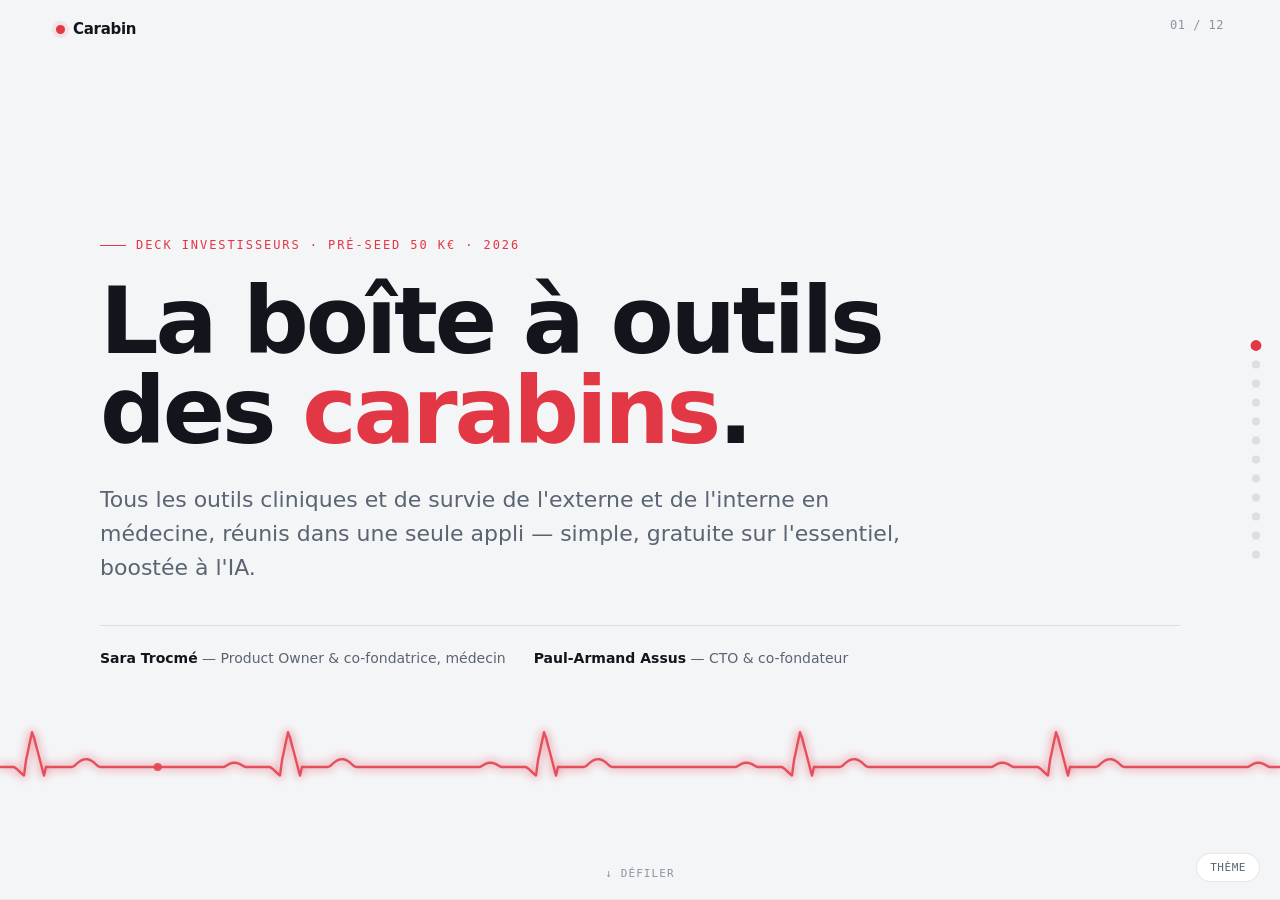
==== deck-carabin/index.html @ 34184b6f "Deck Carabin : contact vers l'adresse de Sara Co-Authored-By: Claude Fable 5 <noreply@anthropic.com>" ====
<!doctype html>
<html lang="fr">
<head>
<meta charset="utf-8" />
<meta name="viewport" content="width=device-width, initial-scale=1, viewport-fit=cover" />
<meta name="description" content="Carabin — la boîte à outils des carabins. Deck pré-seed 50 k€ : SaaS d'outils cliniques et de survie pour les externes et internes en médecine." />
<meta name="theme-color" content="#12151C" />
<meta property="og:title" content="Carabin — la boîte à outils des carabins" />
<meta property="og:description" content="Deck pré-seed 50 k€ — SaaS d'outils pour externes et internes en médecine." />
<meta property="og:type" content="website" />
<link rel="icon" href="data:image/svg+xml,%3Csvg xmlns='http://www.w3.org/2000/svg' viewBox='0 0 100 100'%3E%3Ctext y='.9em' font-size='90'%3E%F0%9F%A9%BA%3C/text%3E%3C/svg%3E" />
<title>Carabin — Deck investisseurs</title>
<style>
  :root {
    --bg: #F4F5F7;
    --surface: #FFFFFF;
    --surface-2: #FBFBFD;
    --ink: #12151C;
    --muted: #5A6472;
    --faint: #8B94A3;
    --line: rgba(18, 21, 28, 0.10);
    --line-2: rgba(18, 21, 28, 0.06);
    --accent: #E23744;        /* vital red — ECG / urgence */
    --accent-ink: #B31F2B;
    --accent-soft: rgba(226, 55, 68, 0.09);
    --good: #0FA98E;          /* clinical teal — croissance / positif */
    --good-soft: rgba(15, 169, 142, 0.10);
    --shadow: 0 1px 2px rgba(18,21,28,.05), 0 6px 16px -10px rgba(18,21,28,.10);
    --sans: system-ui, -apple-system, "Segoe UI", Roboto, Helvetica, Arial, sans-serif;
    --mono: ui-monospace, "SF Mono", "JetBrains Mono", "Menlo", "Consolas", monospace;
  }
  @media (prefers-color-scheme: dark) {
    :root {
      --bg: #0B0E13;
      --surface: #141922;
      --surface-2: #10151D;
      --ink: #ECEFF4;
      --muted: #99A2B1;
      --faint: #6B7482;
      --line: rgba(255, 255, 255, 0.11);
      --line-2: rgba(255, 255, 255, 0.06);
      --accent: #FF5A63;
      --accent-ink: #FF8189;
      --accent-soft: rgba(255, 90, 99, 0.12);
      --good: #2BD4B4;
      --good-soft: rgba(43, 212, 180, 0.13);
      --shadow: 0 1px 2px rgba(0,0,0,.35), 0 8px 22px -12px rgba(0,0,0,.5);
    }
  }
  :root[data-theme="light"] {
    --bg: #F4F5F7; --surface: #FFFFFF; --surface-2: #FBFBFD; --ink: #12151C;
    --muted: #5A6472; --faint: #8B94A3; --line: rgba(18,21,28,0.10); --line-2: rgba(18,21,28,0.06);
    --accent: #E23744; --accent-ink: #B31F2B; --accent-soft: rgba(226,55,68,0.09);
    --good: #0FA98E; --good-soft: rgba(15,169,142,0.10);
    --shadow: 0 1px 2px rgba(18,21,28,.05), 0 6px 16px -10px rgba(18,21,28,.10);
  }
  :root[data-theme="dark"] {
    --bg: #0B0E13; --surface: #141922; --surface-2: #10151D; --ink: #ECEFF4;
    --muted: #99A2B1; --faint: #6B7482; --line: rgba(255,255,255,0.11); --line-2: rgba(255,255,255,0.06);
    --accent: #FF5A63; --accent-ink: #FF8189; --accent-soft: rgba(255,90,99,0.12);
    --good: #2BD4B4; --good-soft: rgba(43,212,180,0.13);
    --shadow: 0 1px 2px rgba(0,0,0,.35), 0 8px 22px -12px rgba(0,0,0,.5);
  }

  * { box-sizing: border-box; }
  html { scroll-behavior: smooth; }
  @media (prefers-reduced-motion: reduce) { html { scroll-behavior: auto; } }
  body {
    margin: 0; background: var(--bg); color: var(--ink);
    font-family: var(--sans); line-height: 1.55;
    -webkit-font-smoothing: antialiased; text-rendering: optimizeLegibility;
  }

  /* ---- deck scaffold ---- */
  .deck { scroll-snap-type: y mandatory; height: 100vh; overflow-y: scroll; scroll-behavior: smooth; }
  @media (prefers-reduced-motion: reduce) { .deck { scroll-snap-type: none; scroll-behavior: auto; } }
  .slide {
    scroll-snap-align: start; scroll-snap-stop: always;
    min-height: 100vh; width: 100%;
    display: flex; flex-direction: column; justify-content: center;
    padding: clamp(28px, 6vw, 96px);
    position: relative; border-bottom: 1px solid var(--line-2);
  }
  .wrap { width: 100%; max-width: 1080px; margin: 0 auto; }

  /* ---- top progress + counter ---- */
  .topbar { position: fixed; top: 0; left: 0; right: 0; height: 3px; background: transparent; z-index: 60; }
  .topbar > i { display: block; height: 100%; width: 0%; background: var(--accent); transition: width .25s ease; }
  .brandmark {
    position: fixed; top: 18px; left: clamp(20px, 5vw, 56px); z-index: 60;
    font-weight: 800; letter-spacing: -.02em; font-size: 15px; display: flex; align-items: center; gap: 8px;
    mix-blend-mode: normal;
  }
  .brandmark .dot { width: 9px; height: 9px; border-radius: 50%; background: var(--accent); box-shadow: 0 0 0 4px var(--accent-soft); }
  .counter {
    position: fixed; top: 16px; right: clamp(20px, 5vw, 56px); z-index: 60;
    font-family: var(--mono); font-size: 12px; color: var(--faint); letter-spacing: .04em;
    font-variant-numeric: tabular-nums;
  }
  .nav { position: fixed; right: 20px; top: 50%; transform: translateY(-50%); z-index: 60; display: flex; flex-direction: column; gap: 11px; }
  .nav a { width: 8px; height: 8px; border-radius: 50%; background: var(--line); transition: all .2s; }
  .nav a:hover { background: var(--muted); }
  .nav a.on { background: var(--accent); transform: scale(1.35); }
  @media (max-width: 720px) { .nav { display: none; } }

  .theme-toggle {
    position: fixed; bottom: 18px; right: 20px; z-index: 60;
    font-family: var(--mono); font-size: 11px; letter-spacing: .05em; text-transform: uppercase;
    color: var(--muted); background: var(--surface); border: 1px solid var(--line);
    border-radius: 999px; padding: 7px 13px; cursor: pointer;
  }
  .theme-toggle:hover { color: var(--ink); border-color: var(--muted); }

  /* ---- typography ---- */
  .kicker {
    font-family: var(--mono); font-size: 12px; letter-spacing: .16em; text-transform: uppercase;
    color: var(--accent); display: inline-flex; align-items: center; gap: 10px; margin: 0 0 22px;
  }
  .kicker::before { content: ""; width: 26px; height: 1px; background: var(--accent); display: inline-block; }
  .kicker.g { color: var(--good); } .kicker.g::before { background: var(--good); }
  h1 { font-size: clamp(38px, 8vw, 92px); line-height: .98; letter-spacing: -.035em; font-weight: 850; margin: 0; text-wrap: balance; }
  h2 { font-size: clamp(28px, 5vw, 52px); line-height: 1.03; letter-spacing: -.03em; font-weight: 800; margin: 0 0 20px; text-wrap: balance; }
  .lead { font-size: clamp(17px, 2.3vw, 22px); color: var(--muted); max-width: 60ch; margin: 0; }
  p { max-width: 62ch; }
  strong { color: var(--ink); font-weight: 680; }
  .em { color: var(--accent); font-weight: 700; }
  .em-g { color: var(--good); font-weight: 700; }

  /* ---- components ---- */
  .grid { display: grid; gap: 22px; margin-top: 34px; }
  .g2 { grid-template-columns: repeat(2, 1fr); }
  .g3 { grid-template-columns: repeat(3, 1fr); }
  .g4 { grid-template-columns: repeat(4, 1fr); }
  @media (max-width: 860px) { .g3, .g4 { grid-template-columns: repeat(2, 1fr); } }
  @media (max-width: 560px) { .g2, .g3, .g4 { grid-template-columns: 1fr; } }

  .card {
    background: var(--surface); border: 1px solid var(--line); border-radius: 16px;
    padding: 22px; box-shadow: var(--shadow);
  }
  .card h3 { margin: 0 0 6px; font-size: 17px; letter-spacing: -.01em; }
  .card p { margin: 0; font-size: 14.5px; color: var(--muted); }
  .card .ic { font-family: var(--mono); font-size: 12px; color: var(--accent); margin-bottom: 12px; letter-spacing: .05em; }
  .card.built { border-color: color-mix(in srgb, var(--good) 35%, var(--line)); }
  .card.built .ic { color: var(--good); }

  .tag {
    display: inline-flex; align-items: center; gap: 6px; font-family: var(--mono); font-size: 11px;
    letter-spacing: .05em; text-transform: uppercase; padding: 5px 10px; border-radius: 999px;
    background: var(--good-soft); color: var(--good); border: 1px solid color-mix(in srgb, var(--good) 30%, transparent);
  }

  .stat { display: flex; flex-direction: column; gap: 4px; }
  .stat .n { font-family: var(--mono); font-weight: 700; font-size: clamp(30px, 5vw, 46px); letter-spacing: -.02em; color: var(--ink); font-variant-numeric: tabular-nums; line-height: 1; }
  .stat .n .u { font-size: .5em; color: var(--accent); }
  .stat .l { font-size: 13.5px; color: var(--muted); }

  .list { list-style: none; padding: 0; margin: 30px 0 0; display: grid; gap: 14px; }
  .list li { display: grid; grid-template-columns: auto 1fr; gap: 14px; align-items: baseline; font-size: 16.5px; }
  .list li .b { font-family: var(--mono); font-size: 12px; color: var(--accent); padding-top: 3px; }
  .list li .b.g { color: var(--good); }
  .list li span.t { color: var(--muted); } .list li span.t strong { color: var(--ink); }

  .split { display: grid; grid-template-columns: 1.05fr .95fr; gap: clamp(28px, 5vw, 64px); align-items: center; }
  @media (max-width: 820px) { .split { grid-template-columns: 1fr; } }

  .bar-row { display: grid; grid-template-columns: 1fr; gap: 16px; margin-top: 32px; }
  .bar { display: grid; grid-template-columns: 170px 1fr auto; align-items: center; gap: 16px; }
  @media (max-width: 620px) { .bar { grid-template-columns: 110px 1fr auto; } }
  .bar .cap { font-size: 14.5px; }
  .bar .track { height: 10px; background: var(--line-2); border-radius: 999px; overflow: hidden; }
  .bar .track > i { display: block; height: 100%; border-radius: 999px; background: var(--accent); }
  .bar .pct { font-family: var(--mono); font-size: 13px; color: var(--muted); font-variant-numeric: tabular-nums; }

  .people { display: grid; grid-template-columns: 1fr 1fr; gap: 20px; margin-top: 34px; }
  @media (max-width: 720px) { .people { grid-template-columns: 1fr; } }
  .person { background: var(--surface); border: 1px solid var(--line); border-radius: 18px; padding: 26px; box-shadow: var(--shadow); }
  .person .head { display: flex; align-items: center; gap: 16px; margin-bottom: 18px; }
  .person .av { width: 64px; height: 64px; flex: none; border-radius: 50%; display: grid; place-items: center; font-family: var(--mono); font-weight: 700; font-size: 20px; }
  .person .av.p { background: var(--accent-soft); color: var(--accent); }
  .person .av.s { background: var(--good-soft); color: var(--good); }
  .person .pic { width: 64px; height: 64px; flex: none; border-radius: 50%; object-fit: cover; object-position: center 22%; background: var(--surface-2); box-shadow: 0 0 0 3px var(--good-soft); }
  .person .pic.p { box-shadow: 0 0 0 3px var(--accent-soft); }
  .person .head h3 { margin: 0; }
  .person h3 { margin: 0; font-size: 20px; letter-spacing: -.01em; }
  .person .role { font-family: var(--mono); font-size: 12px; color: var(--muted); letter-spacing: .04em; margin: 3px 0 14px; text-transform: uppercase; }
  .person p { margin: 0; font-size: 14.5px; color: var(--muted); }

  .ecg { width: 100%; height: 90px; display: block; margin-top: 40px; }
  .hero-ecg { position: absolute; left: 0; right: 0; bottom: 8%; height: 120px; width: 100%; opacity: .9; pointer-events: none; }

  .foot { margin-top: 40px; padding-top: 22px; border-top: 1px solid var(--line); display: flex; gap: 28px; flex-wrap: wrap; font-size: 14px; color: var(--muted); }
  .foot b { color: var(--ink); font-weight: 650; }

  .cta-line { font-family: var(--mono); font-size: 13px; color: var(--faint); letter-spacing: .04em; }
  .hint { position: fixed; bottom: 18px; left: 50%; transform: translateX(-50%); z-index: 55; font-family: var(--mono); font-size: 11px; letter-spacing: .1em; text-transform: uppercase; color: var(--faint); animation: bob 2.4s ease-in-out infinite; }
  @keyframes bob { 0%,100% { transform: translateX(-50%) translateY(0); } 50% { transform: translateX(-50%) translateY(5px); } }
  @media (prefers-reduced-motion: reduce) { .hint { animation: none; } }
  @media (max-width: 720px) { .hint { display: none; } }

  .quote { font-size: clamp(22px, 3.6vw, 34px); line-height: 1.25; letter-spacing: -.02em; font-weight: 600; text-wrap: balance; max-width: 20ch; }
</style>
</head>
<body>


<div class="topbar"><i id="prog"></i></div>
<div class="brandmark"><span class="dot"></span>Carabin</div>
<div class="counter"><span id="cur">01</span> / 12</div>
<nav class="nav" id="dots"></nav>
<button class="theme-toggle" id="tt">Thème</button>
<div class="hint" id="hint">↓ défiler</div>

<main class="deck" id="deck">

  <!-- 01 — COVER -->
  <section class="slide" id="s1">
    <div class="wrap">
      <p class="kicker">Deck investisseurs · Pré-seed 50 k€ · 2026</p>
      <h1>La boîte à outils<br>des <span class="em">carabins</span>.</h1>
      <p class="lead" style="margin-top:26px">Tous les outils cliniques et de survie de l'externe et de l'interne
        en médecine, réunis dans une seule appli — simple, gratuite sur l'essentiel, boostée à l'IA.</p>
      <div class="foot">
        <span><b>Sara Trocmé</b> — Product Owner &amp; co-fondatrice, médecin</span>
        <span><b>Paul-Armand Assus</b> — CTO &amp; co-fondateur</span>
      </div>
    </div>
    <canvas class="hero-ecg" id="heroEcg" aria-hidden="true"></canvas>
  </section>

  <!-- 02 — PROBLÈME -->
  <section class="slide" id="s2">
    <div class="wrap">
      <p class="kicker">Le problème</p>
      <h2>Faire médecine, c'est dur.<br>Les outils, éparpillés et chers.</h2>
      <p class="lead">Un externe/interne jongle entre une appli pour les scores, un PDF pour les protocoles,
        un tableur pour le salaire de garde, et Google pour le reste. Rien n'est pensé pour <em>lui</em>, en formation.</p>
      <div class="grid g3">
        <div class="card"><div class="ic">01</div><h3>Charge écrasante</h3><p>Des milliers d'items à maîtriser, en garde, sans temps ni réseau fiable.</p></div>
        <div class="card"><div class="ic">02</div><h3>Outils dispersés</h3><p>Scores, protocoles, doses, planning, paie de garde : une appli différente à chaque fois.</p></div>
        <div class="card"><div class="ic">03</div><h3>Pensé « médecin installé »</h3><p>Les solutions existantes visent le praticien, pas l'étudiant : trop riches, trop chères, trop lentes.</p></div>
      </div>
    </div>
  </section>

  <!-- 03 — SOLUTION -->
  <section class="slide" id="s3">
    <div class="wrap">
      <div class="split">
        <div>
          <p class="kicker g">La solution</p>
          <h2>Une appli. Tout ce dont un carabin a besoin.</h2>
          <p class="lead">Carabin réunit scores, protocoles, anatomie 3D, IA clinique et outils de vie d'interne
            dans une PWA offline-first. <strong>Gratuite et utile dès la première seconde</strong> — premium pour aller plus loin.</p>
          <ul class="list">
            <li><span class="b g">→</span><span class="t"><strong>Plus simple</strong> que Pulselife : 2 taps pour un résultat, zéro friction.</span></li>
            <li><span class="b g">→</span><span class="t"><strong>Plus accessible</strong> : gratuit sur l'essentiel, ~4,99 €/mois en premium.</span></li>
            <li><span class="b g">→</span><span class="t"><strong>Distribué de l'intérieur</strong> : par une médecin, dans les communautés de carabins.</span></li>
          </ul>
        </div>
        <div class="grid" style="margin-top:0; gap:14px">
          <div class="card built"><span class="tag">✓ déjà codé</span><h3 style="margin-top:14px">Clinique</h3><p>70+ scores, protocoles, arbres décisionnels, interactions.</p></div>
          <div class="card"><div class="ic">◆</div><h3>IA carabin</h3><p>Réponses cliniques sourcées, résumés d'articles, fiches auto.</p></div>
          <div class="card built"><span class="tag">✓ déjà codé</span><h3 style="margin-top:14px">Vie d'interne</h3><p>Salaire de garde, planning, remplas &amp; intérim.</p></div>
        </div>
      </div>
    </div>
  </section>

  <!-- 04 — DÉJÀ CONSTRUIT / TRACTION -->
  <section class="slide" id="s4">
    <div class="wrap">
      <p class="kicker g">Traction — on ne part pas de zéro</p>
      <h2>4 outils déjà shippés. On lève pour les unifier.</h2>
      <p class="lead">Le risque produit est largement dérisqué : les briques existent, elles tournent.
        La levée sert à les fusionner en une app, brancher l'IA, et scaler la distribution.</p>
      <div class="grid g4">
        <div class="card built"><div class="ic">✓ live</div><h3>Corps humain 3D</h3><p><span class="em-g">2 234</span> structures, 11 systèmes, cliquables (Three.js).</p></div>
        <div class="card built"><div class="ic">✓ live</div><h3>Toolbox clinique</h3><p>Scores Wells · Genève · PESI · DFG, protocoles, workflows (Next.js).</p></div>
        <div class="card built"><div class="ic">✓ live</div><h3>Salaire de garde</h3><p>Tarifs 2026 : nuit, samedi, dimanche, astreinte.</p></div>
        <div class="card built"><div class="ic">✓ live</div><h3>Remplas / intérim</h3><p>Offres santé géolocalisées, données France&nbsp;Travail.</p></div>
      </div>
      <canvas class="ecg" id="ecg2" aria-hidden="true"></canvas>
    </div>
  </section>

  <!-- 05 — MARCHÉ -->
  <section class="slide" id="s5">
    <div class="wrap">
      <p class="kicker">Le marché</p>
      <h2>Une génération entière de futurs médecins.</h2>
      <div class="grid g4" style="margin-top:38px">
        <div class="stat"><div class="n">~90<span class="u">k</span></div><div class="l">étudiants en médecine en France (externes + internes)</div></div>
        <div class="stat"><div class="n">~11<span class="u">k</span></div><div class="l">nouveaux internes chaque année (renouvellement continu)</div></div>
        <div class="stat"><div class="n">11<span class="u">k</span></div><div class="l">internes déjà sur Pulselife — le marché est prouvé</div></div>
        <div class="stat"><div class="n">1<span class="u">/2</span></div><div class="l">médecin français utilise déjà une appli clinique au quotidien</div></div>
      </div>
      <p style="margin-top:36px; color:var(--muted); max-width:64ch">Un marché <strong>récurrent par construction</strong> : chaque année, une nouvelle
        promo entre en 2ᵉ année puis en internat. On capte l'utilisateur tôt, gratuitement, et on le garde
        jusqu'à l'installation. <span class="cta-line">(Estimations démographiques ; à affiner avec sources CNG/DREES.)</span></p>
    </div>
  </section>

  <!-- 06 — LE MOAT / DISTRIBUTION -->
  <section class="slide" id="s6">
    <div class="wrap">
      <div class="split">
        <div>
          <p class="kicker">Notre avantage injuste</p>
          <h2>On est déjà là où sont les carabins.</h2>
          <p class="lead"><strong>Sara est médecin et modératrice de plusieurs groupes Facebook de médecins</strong> —
            un accès direct, crédible et gratuit à des dizaines de milliers d'externes et d'internes.</p>
          <ul class="list">
            <li><span class="b">→</span><span class="t"><strong>CAC quasi nul</strong> : distribution native, pas de pub froide.</span></li>
            <li><span class="b">→</span><span class="t"><strong>Boucle produit</strong> : la communauté réclame un outil → on le code → on le repartage.</span></li>
            <li><span class="b">→</span><span class="t"><strong>Confiance</strong> : recommandé par une des leurs, pas par un annonceur.</span></li>
          </ul>
        </div>
        <div>
          <div class="card" style="background:var(--surface-2)">
            <p class="cta-line" style="margin:0 0 14px">Le tunnel</p>
            <ul class="list" style="margin:0; gap:18px">
              <li><span class="b">01</span><span class="t"><strong>Groupes FB</strong> — présence quotidienne, entraide, partage d'outils.</span></li>
              <li><span class="b">02</span><span class="t"><strong>Outil gratuit viral</strong> — le calculateur de garde, l'atlas 3D.</span></li>
              <li><span class="b">03</span><span class="t"><strong>App Carabin</strong> — l'utilisateur adopte l'écosystème.</span></li>
              <li><span class="b g">04</span><span class="t"><strong>Premium</strong> — IA, veille, offline, sync.</span></li>
            </ul>
          </div>
        </div>
      </div>
    </div>
  </section>

  <!-- 07 — BUSINESS MODEL -->
  <section class="slide" id="s7">
    <div class="wrap">
      <p class="kicker g">Business model</p>
      <h2>Freemium généreux, premium abordable, B2B.</h2>
      <div class="grid g3">
        <div class="card"><div class="ic">Gratuit</div><h3>0 €</h3><p>Scores, calculateur de garde, anatomie de base. Le crochet viral, sans mur ni inscription.</p></div>
        <div class="card" style="border-color:color-mix(in srgb, var(--accent) 40%, var(--line))"><div class="ic">Premium</div><h3>4,99 €<span style="font-size:14px;color:var(--muted)"> /mois</span></h3><p>IA illimitée, veille perso, mode hors-ligne, fiches &amp; flashcards, synchro.</p></div>
        <div class="card"><div class="ic">B2B</div><h3>Licences</h3><p>Facs, assos de carabins, services hospitaliers (internes d'un CHU). Revenu par volume.</p></div>
      </div>
      <div class="grid g3" style="margin-top:26px">
        <div class="stat"><div class="n">5<span class="u">k</span></div><div class="l">abonnés premium ciblés (~5 % des internes)</div></div>
        <div class="stat"><div class="n">~300<span class="u">k€</span></div><div class="l">ARR à cet objectif — sans compter le B2B</div></div>
        <div class="stat"><div class="n">18–24<span class="u">m</span></div><div class="l">horizon visé pour l'atteindre</div></div>
      </div>
    </div>
  </section>

  <!-- 08 — CONCURRENCE -->
  <section class="slide" id="s8">
    <div class="wrap">
      <p class="kicker">Positionnement</p>
      <h2>Pulselife a ouvert le marché. On prend l'angle qu'il a laissé.</h2>
      <div class="grid g2" style="margin-top:34px">
        <div class="card">
          <div class="ic">Pulselife &amp; co.</div>
          <ul class="list" style="margin-top:6px; gap:10px">
            <li><span class="b">·</span><span class="t">Orienté <strong>médecin installé</strong>, très complet</span></li>
            <li><span class="b">·</span><span class="t">Riche = <strong>plus lourd, plus cher</strong></span></li>
            <li><span class="b">·</span><span class="t">Acquisition <strong>marketing / partenariats</strong></span></li>
          </ul>
        </div>
        <div class="card built">
          <div class="ic">Carabin</div>
          <ul class="list" style="margin-top:6px; gap:10px">
            <li><span class="b g">·</span><span class="t"><strong>Externe/interne d'abord</strong> — les outils de leur quotidien</span></li>
            <li><span class="b g">·</span><span class="t"><strong>Simple &amp; gratuit</strong> sur l'essentiel, friction minimale</span></li>
            <li><span class="b g">·</span><span class="t">Acquisition <strong>communautaire</strong> (groupes FB, Sara)</span></li>
          </ul>
        </div>
      </div>
      <p class="quote" style="margin-top:40px">« Le TikTok des outils médicaux pour la génération EDN. »</p>
    </div>
  </section>

  <!-- 09 — ÉQUIPE -->
  <section class="slide" id="s9">
    <div class="wrap">
      <p class="kicker">L'équipe</p>
      <h2>Une médecin de terrain, un builder tech.</h2>
      <p class="lead">Le duo idéal pour ce marché : quelqu'un qui vit le problème et détient la distribution,
        quelqu'un qui shippe vite et bien.</p>
      <div class="people">
        <div class="person">
          <div class="head">
            <img class="pic" id="picSara" src="[data-uri]" alt="Sara Trocmé" />
            <div>
              <h3>Sara Trocmé</h3>
              <div class="role">Product Owner &amp; co-fondatrice</div>
            </div>
          </div>
          <p>Médecin en dernière année de thèse, <strong>disponible à 100 % pendant 1 an</strong> pour le projet.
            Voix clinique du produit et <strong>modératrice de groupes Facebook de médecins</strong> — la distribution.</p>
        </div>
        <div class="person">
          <div class="head">
            <img class="pic p" id="picPaul" src="[data-uri]" alt="Paul-Armand Assus" />
            <div>
              <h3>Paul-Armand Assus</h3>
              <div class="role">CTO &amp; co-fondateur</div>
            </div>
          </div>
          <p>Ingénieur EPITA. CTO &amp; co-fondateur de <strong>ComptaCrypto</strong> (SaaS de fiscalité crypto).
            Builder produit prolifique — full-stack, IA, infrastructure. A déjà codé les 4 briques de Carabin.</p>
        </div>
      </div>
    </div>
  </section>

  <!-- 10 — L'ASK / USE OF FUNDS -->
  <section class="slide" id="s10">
    <div class="wrap">
      <div class="split">
        <div>
          <p class="kicker">La levée</p>
          <h2>50 k€ pour 12 mois d'exécution.</h2>
          <p class="lead">De quatre prototypes à une app unique avec une base d'utilisateurs premium.
            Un runway pensé pour atteindre les jalons qui débloquent la série suivante.</p>
          <ul class="list" style="margin-top:26px">
            <li><span class="b">→</span><span class="t"><strong>App unifiée</strong> live (PWA offline-first)</span></li>
            <li><span class="b">→</span><span class="t"><strong>Contenu clinique validé</strong> &amp; sourcé</span></li>
            <li><span class="b">→</span><span class="t"><strong>IA carabin</strong> en production</span></li>
            <li><span class="b g">→</span><span class="t"><strong>Premiers milliers</strong> d'utilisateurs actifs</span></li>
          </ul>
        </div>
        <div>
          <p class="cta-line" style="margin:0 0 6px">Allocation des fonds</p>
          <div class="bar-row">
            <div class="bar"><span class="cap">Produit &amp; IA</span><div class="track"><i style="width:40%"></i></div><span class="pct">40%</span></div>
            <div class="bar"><span class="cap">Contenu médical &amp; validation</span><div class="track"><i style="width:25%; background:var(--good)"></i></div><span class="pct">25%</span></div>
            <div class="bar"><span class="cap">Growth &amp; communauté</span><div class="track"><i style="width:20%"></i></div><span class="pct">20%</span></div>
            <div class="bar"><span class="cap">Légal · RGPD · HDS · société</span><div class="track"><i style="width:15%; background:var(--good)"></i></div><span class="pct">15%</span></div>
          </div>
          <p style="margin-top:26px; font-size:14px; color:var(--muted)">Hébergement de santé (HDS) et conformité RGPD
            intégrés dès le départ — non négociable sur de la donnée médicale.</p>
        </div>
      </div>
    </div>
  </section>

  <!-- 11 — ROADMAP -->
  <section class="slide" id="s11">
    <div class="wrap">
      <p class="kicker g">Roadmap 12 mois</p>
      <h2>Du MVP unifié à la traction premium.</h2>
      <ul class="list" style="margin-top:38px; gap:22px">
        <li><span class="b">T1</span><span class="t"><strong>Unification</strong> — fusion des 4 briques dans l'app Carabin, design system, PWA offline. Beta fermée via les groupes FB.</span></li>
        <li><span class="b">T2</span><span class="t"><strong>Contenu &amp; IA</strong> — 70+ scores, protocoles sourcés, IA clinique v1. Lancement public gratuit.</span></li>
        <li><span class="b">T3</span><span class="t"><strong>Premium</strong> — abonnement, veille, flashcards SRS, sync. Boucle d'acquisition communautaire à plein régime.</span></li>
        <li><span class="b g">T4</span><span class="t"><strong>B2B &amp; scale</strong> — premières licences facs/assos/CHU, métriques de rétention, préparation du tour suivant.</span></li>
      </ul>
      <canvas class="ecg" id="ecg3" aria-hidden="true"></canvas>
    </div>
  </section>

  <!-- 12 — CLOSE -->
  <section class="slide" id="s12">
    <div class="wrap">
      <p class="kicker">Rejoignez-nous</p>
      <h1>Révolutionner<br>les études de médecine.</h1>
      <p class="lead" style="margin-top:26px">Un marché prouvé, un produit déjà amorcé, une distribution imprenable
        et un duo qui vit le problème. On lève <span class="em">50 k€</span> en pré-seed pour transformer 4 outils en <em>la</em> boîte à outils des carabins.</p>
      <div class="foot">
        <span><b>Sara Trocmé</b> · Product Owner &amp; médecin</span>
        <span><b>Paul-Armand Assus</b> · CTO — paul-armand-assus (LinkedIn)</span>
        <span><b>sara.trocme.1@gmail.com</b></span>
      </div>
      <canvas class="ecg" id="ecg4" aria-hidden="true"></canvas>
    </div>
  </section>

</main>

<script>
(function () {
  var slides = Array.prototype.slice.call(document.querySelectorAll('.slide'));
  var deck = document.getElementById('deck');
  var prog = document.getElementById('prog');
  var cur = document.getElementById('cur');
  var dotsWrap = document.getElementById('dots');
  var hint = document.getElementById('hint');

  // build nav dots
  slides.forEach(function (s, i) {
    var a = document.createElement('a');
    a.href = '#' + s.id; a.setAttribute('aria-label', 'Slide ' + (i + 1));
    dotsWrap.appendChild(a);
  });
  var dots = Array.prototype.slice.call(dotsWrap.children);

  function pad(n) { return (n < 10 ? '0' : '') + n; }

  var io = new IntersectionObserver(function (entries) {
    entries.forEach(function (e) {
      if (e.isIntersecting) {
        var i = slides.indexOf(e.target);
        dots.forEach(function (d, j) { d.classList.toggle('on', j === i); });
        cur.textContent = pad(i + 1);
        if (i > 0 && hint) hint.style.display = 'none';
      }
    });
  }, { threshold: 0.5 });
  slides.forEach(function (s) { io.observe(s); });

  deck.addEventListener('scroll', function () {
    var max = deck.scrollHeight - deck.clientHeight;
    prog.style.width = (max > 0 ? (deck.scrollTop / max) * 100 : 0) + '%';
  }, { passive: true });

  // keyboard
  window.addEventListener('keydown', function (e) {
    var idx = dots.findIndex(function (d) { return d.classList.contains('on'); });
    if (e.key === 'ArrowDown' || e.key === 'PageDown' || e.key === ' ') {
      if (idx < slides.length - 1) { e.preventDefault(); slides[idx + 1].scrollIntoView(); }
    } else if (e.key === 'ArrowUp' || e.key === 'PageUp') {
      if (idx > 0) { e.preventDefault(); slides[idx - 1].scrollIntoView(); }
    }
  });

  // theme toggle
  var tt = document.getElementById('tt');
  tt.addEventListener('click', function () {
    var root = document.documentElement;
    var isDark = getComputedStyle(root).getPropertyValue('--bg').trim().indexOf('#0B') === 0
      || root.getAttribute('data-theme') === 'dark';
    root.setAttribute('data-theme', isDark ? 'light' : 'dark');
    drawAll();
  });

  // ---- ECG canvas ----
  var reduce = window.matchMedia('(prefers-reduced-motion: reduce)').matches;

  function ecgPath(t) {
    // returns y offset [-1..1] for a normalized x in [0..1], with a PQRST-ish spike
    // t is animation phase 0..1
    return function (x) {
      var p = (x - t + 1) % 1;            // scrolling
      var seg = (p * 5) % 1;              // 5 beats across
      var beat = Math.floor(p * 5);
      // baseline wander tiny
      var y = 0;
      // place a spike near seg ~0.5
      var d = seg - 0.5;
      if (Math.abs(d) < 0.06) {
        // QRS complex
        if (d < -0.02) y = (d + 0.06) / 0.04 * -0.25;      // Q dip
        else if (d < 0.01) y = (d + 0.02) / 0.03 * 1.0;    // R up
        else y = 1.0 - (d - 0.01) / 0.05 * 1.35;           // S down
      } else if (Math.abs(seg - 0.72) < 0.05) {
        y = Math.cos((seg - 0.72) / 0.05 * Math.PI / 2) * 0.22; // T wave
      } else if (Math.abs(seg - 0.30) < 0.04) {
        y = Math.cos((seg - 0.30) / 0.04 * Math.PI / 2) * 0.12; // P wave
      }
      return y;
    };
  }

  var canvases = [];
  function reg(id, opts) {
    var c = document.getElementById(id);
    if (c) canvases.push({ c: c, opts: opts || {} });
  }
  reg('heroEcg', { big: true });
  reg('ecg2', {}); reg('ecg3', {}); reg('ecg4', {});

  function accent() {
    return getComputedStyle(document.documentElement).getPropertyValue('--accent').trim() || '#E23744';
  }

  function drawStatic(entry) {
    var c = entry.c, dpr = Math.min(window.devicePixelRatio || 1, 2);
    var w = c.clientWidth, h = c.clientHeight;
    if (!w || !h) return;
    c.width = w * dpr; c.height = h * dpr;
    var ctx = c.getContext('2d'); ctx.setTransform(dpr, 0, 0, dpr, 0, 0);
    ctx.clearRect(0, 0, w, h);
    var f = ecgPath(0.5), mid = h / 2, amp = h * 0.34;
    ctx.beginPath();
    for (var x = 0; x <= w; x += 2) { var y = mid - f(x / w) * amp; x === 0 ? ctx.moveTo(x, y) : ctx.lineTo(x, y); }
    ctx.strokeStyle = accent(); ctx.lineWidth = 2; ctx.lineJoin = 'round'; ctx.globalAlpha = .85; ctx.stroke();
  }

  var phase = 0, raf = null;
  function frame() {
    phase = (phase + 0.0016) % 1;
    var col = accent();
    canvases.forEach(function (entry) {
      var c = entry.c, dpr = Math.min(window.devicePixelRatio || 1, 2);
      var w = c.clientWidth, h = c.clientHeight;
      if (!w || !h) return;
      if (c.width !== w * dpr) { c.width = w * dpr; c.height = h * dpr; }
      var ctx = c.getContext('2d'); ctx.setTransform(dpr, 0, 0, dpr, 0, 0);
      ctx.clearRect(0, 0, w, h);
      var f = ecgPath(phase), mid = h / 2, amp = h * (entry.opts.big ? 0.30 : 0.34);
      // trailing glow
      ctx.beginPath();
      for (var x = 0; x <= w; x += 2) { var y = mid - f(x / w) * amp; x === 0 ? ctx.moveTo(x, y) : ctx.lineTo(x, y); }
      ctx.strokeStyle = col; ctx.lineWidth = entry.opts.big ? 2.4 : 2; ctx.lineJoin = 'round';
      ctx.shadowColor = col; ctx.shadowBlur = 10; ctx.globalAlpha = .95; ctx.stroke();
      ctx.shadowBlur = 0;
      // moving dot at leading edge (x where p==0 -> x = t)
      var lx = phase * w, ly = mid - f(phase) * amp;
      ctx.beginPath(); ctx.arc(lx, ly, entry.opts.big ? 4 : 3, 0, Math.PI * 2);
      ctx.fillStyle = col; ctx.fill();
    });
    raf = requestAnimationFrame(frame);
  }

  function drawAll() {
    if (reduce) { canvases.forEach(drawStatic); }
  }

  window.addEventListener('resize', function () { if (reduce) drawAll(); });

  if (reduce) { drawAll(); }
  else { raf = requestAnimationFrame(frame); }
})();
</script>

</body>
</html>
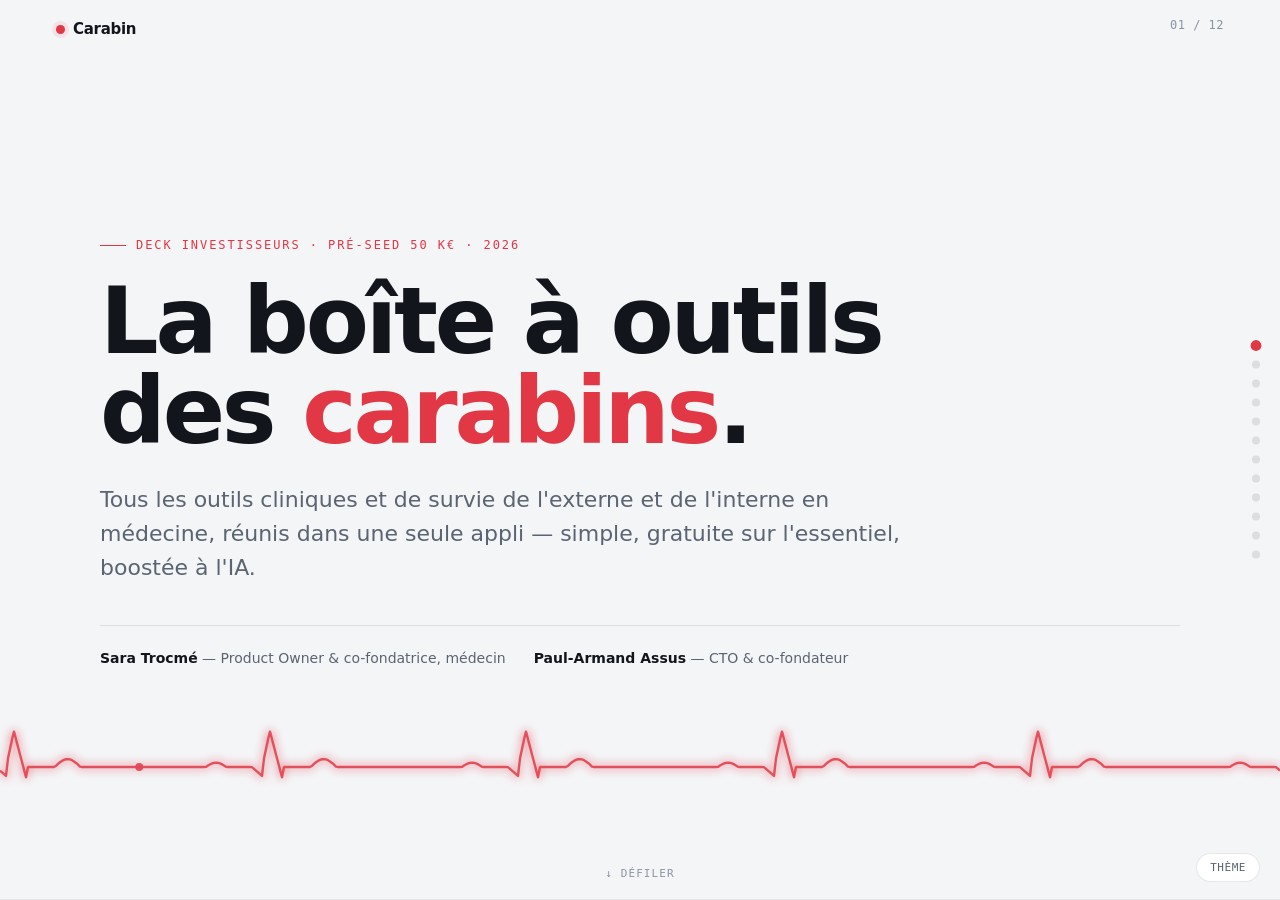
==== commit 724d4719: "Deck : retire la comparaison PulseLife et les scores nommés PulseLife vise le médecin installé, la c" ====
--- a/deck-carabin/index.html
+++ b/deck-carabin/index.html
@@ -253,8 +253,8 @@
           <p class="lead">Carabin réunit scores, protocoles, anatomie 3D, IA clinique et outils de vie d'interne
             dans une PWA offline-first. <strong>Gratuite et utile dès la première seconde</strong> — premium pour aller plus loin.</p>
           <ul class="list">
-            <li><span class="b g">→</span><span class="t"><strong>Plus simple</strong> que Pulselife : 2 taps pour un résultat, zéro friction.</span></li>
-            <li><span class="b g">→</span><span class="t"><strong>Plus accessible</strong> : gratuit sur l'essentiel, ~4,99 €/mois en premium.</span></li>
+            <li><span class="b g">→</span><span class="t"><strong>Simple</strong> : 2 taps pour un résultat, zéro friction, utilisable en garde.</span></li>
+            <li><span class="b g">→</span><span class="t"><strong>Accessible</strong> : gratuit sur l'essentiel, ~4,99 €/mois en premium.</span></li>
             <li><span class="b g">→</span><span class="t"><strong>Distribué de l'intérieur</strong> : par une médecin, dans les communautés de carabins.</span></li>
           </ul>
         </div>
@@ -276,7 +276,7 @@
         La levée sert à les fusionner en une app, brancher l'IA, et scaler la distribution.</p>
       <div class="grid g4">
         <div class="card built"><div class="ic">✓ live</div><h3>Corps humain 3D</h3><p><span class="em-g">2 234</span> structures, 11 systèmes, cliquables (Three.js).</p></div>
-        <div class="card built"><div class="ic">✓ live</div><h3>Toolbox clinique</h3><p>Scores Wells · Genève · PESI · DFG, protocoles, workflows (Next.js).</p></div>
+        <div class="card built"><div class="ic">✓ live</div><h3>Toolbox clinique</h3><p>Scores cliniques, protocoles, arbres décisionnels (Next.js).</p></div>
         <div class="card built"><div class="ic">✓ live</div><h3>Salaire de garde</h3><p>Tarifs 2026 : nuit, samedi, dimanche, astreinte.</p></div>
         <div class="card built"><div class="ic">✓ live</div><h3>Remplas / intérim</h3><p>Offres santé géolocalisées, données France&nbsp;Travail.</p></div>
       </div>
@@ -289,10 +289,9 @@
     <div class="wrap">
       <p class="kicker">Le marché</p>
       <h2>Une génération entière de futurs médecins.</h2>
-      <div class="grid g4" style="margin-top:38px">
+      <div class="grid g3" style="margin-top:38px">
         <div class="stat"><div class="n">~90<span class="u">k</span></div><div class="l">étudiants en médecine en France (externes + internes)</div></div>
         <div class="stat"><div class="n">~11<span class="u">k</span></div><div class="l">nouveaux internes chaque année (renouvellement continu)</div></div>
-        <div class="stat"><div class="n">11<span class="u">k</span></div><div class="l">internes déjà sur Pulselife — le marché est prouvé</div></div>
         <div class="stat"><div class="n">1<span class="u">/2</span></div><div class="l">médecin français utilise déjà une appli clinique au quotidien</div></div>
       </div>
       <p style="margin-top:36px; color:var(--muted); max-width:64ch">Un marché <strong>récurrent par construction</strong> : chaque année, une nouvelle
@@ -349,26 +348,33 @@
     </div>
   </section>
 
-  <!-- 08 — CONCURRENCE -->
+  <!-- 08 — POSITIONNEMENT -->
   <section class="slide" id="s8">
     <div class="wrap">
       <p class="kicker">Positionnement</p>
-      <h2>Pulselife a ouvert le marché. On prend l'angle qu'il a laissé.</h2>
-      <div class="grid g2" style="margin-top:34px">
-        <div class="card">
-          <div class="ic">Pulselife &amp; co.</div>
+      <h2>Une appli simple et accessible, pensée pour les études.</h2>
+      <p class="lead">Les solutions existantes s'adressent au médecin installé : complètes, donc lourdes et chères.
+        Nous prenons l'angle inverse — l'essentiel, gratuit, en deux taps, pour ceux qui sont encore en formation.</p>
+      <div class="grid g3" style="margin-top:34px">
+        <div class="card built">
+          <div class="ic">Simple</div>
           <ul class="list" style="margin-top:6px; gap:10px">
-            <li><span class="b">·</span><span class="t">Orienté <strong>médecin installé</strong>, très complet</span></li>
-            <li><span class="b">·</span><span class="t">Riche = <strong>plus lourd, plus cher</strong></span></li>
-            <li><span class="b">·</span><span class="t">Acquisition <strong>marketing / partenariats</strong></span></li>
+            <li><span class="b g">·</span><span class="t"><strong>2 taps</strong> pour un résultat, rien à paramétrer</span></li>
+            <li><span class="b g">·</span><span class="t">Offline-first — <strong>utilisable en garde</strong>, sans réseau</span></li>
           </ul>
         </div>
         <div class="card built">
-          <div class="ic">Carabin</div>
+          <div class="ic">Accessible</div>
           <ul class="list" style="margin-top:6px; gap:10px">
-            <li><span class="b g">·</span><span class="t"><strong>Externe/interne d'abord</strong> — les outils de leur quotidien</span></li>
-            <li><span class="b g">·</span><span class="t"><strong>Simple &amp; gratuit</strong> sur l'essentiel, friction minimale</span></li>
-            <li><span class="b g">·</span><span class="t">Acquisition <strong>communautaire</strong> (groupes FB, Sara)</span></li>
+            <li><span class="b g">·</span><span class="t"><strong>Gratuit</strong> sur l'essentiel, sans inscription</span></li>
+            <li><span class="b g">·</span><span class="t">Premium à <strong>~4,99 €/mois</strong>, au budget d'un étudiant</span></li>
+          </ul>
+        </div>
+        <div class="card built">
+          <div class="ic">Pensée pour eux</div>
+          <ul class="list" style="margin-top:6px; gap:10px">
+            <li><span class="b g">·</span><span class="t">Le <strong>quotidien externe/interne</strong>, pas celui du cabinet</span></li>
+            <li><span class="b g">·</span><span class="t">Distribution <strong>communautaire</strong>, de l'intérieur</span></li>
           </ul>
         </div>
       </div>
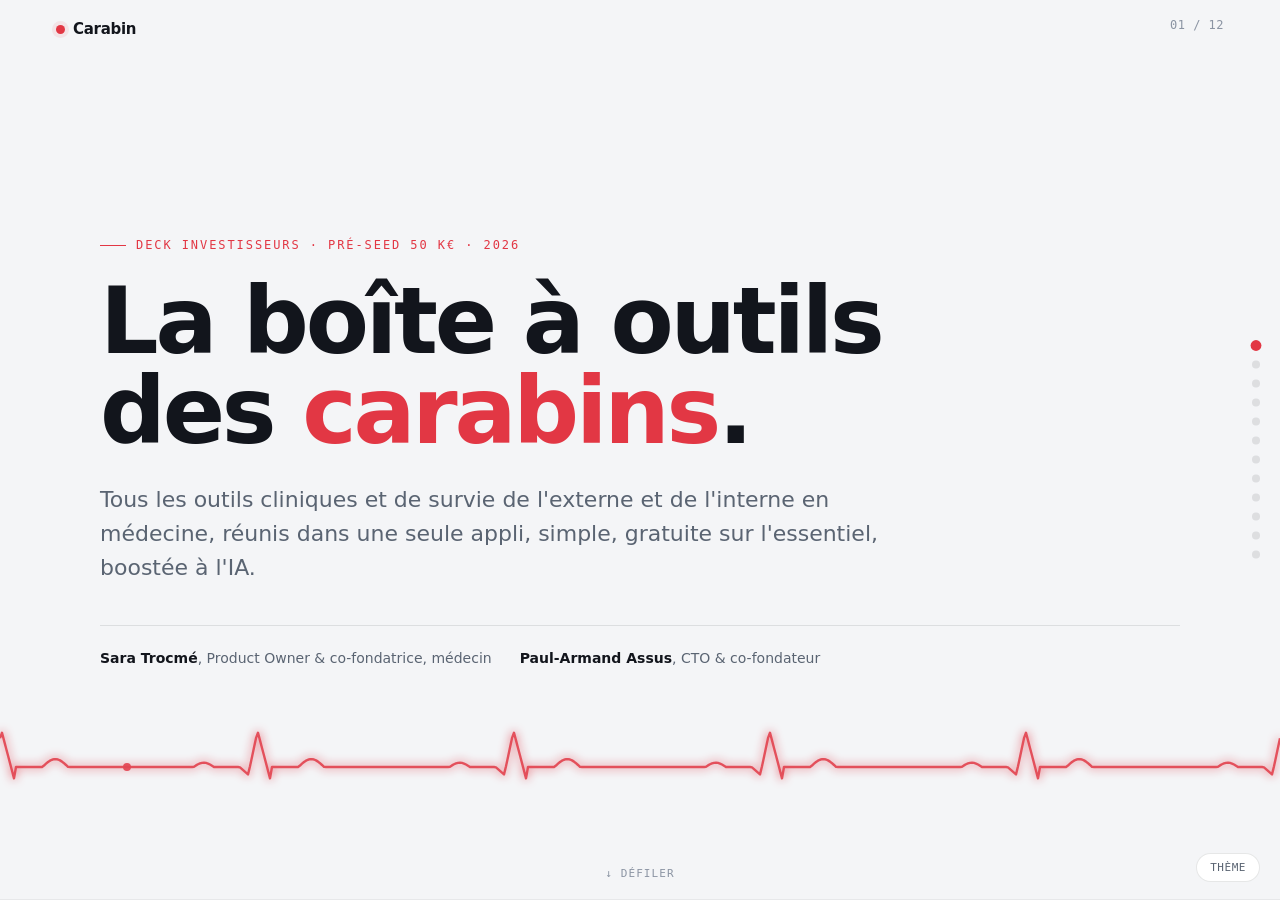
==== commit 19f48d57: "new version" ====
--- a/deck-carabin/index.html
+++ b/deck-carabin/index.html
@@ -3,13 +3,13 @@
 <head>
 <meta charset="utf-8" />
 <meta name="viewport" content="width=device-width, initial-scale=1, viewport-fit=cover" />
-<meta name="description" content="Carabin — la boîte à outils des carabins. Deck pré-seed 50 k€ : SaaS d'outils cliniques et de survie pour les externes et internes en médecine." />
+<meta name="description" content="Carabin, la boîte à outils des carabins. Deck pré-seed 50 k€ : SaaS d'outils cliniques et de survie pour les externes et internes en médecine." />
 <meta name="theme-color" content="#12151C" />
-<meta property="og:title" content="Carabin — la boîte à outils des carabins" />
-<meta property="og:description" content="Deck pré-seed 50 k€ — SaaS d'outils pour externes et internes en médecine." />
+<meta property="og:title" content="Carabin, la boîte à outils des carabins" />
+<meta property="og:description" content="Deck pré-seed 50 k€, SaaS d'outils pour externes et internes en médecine." />
 <meta property="og:type" content="website" />
 <link rel="icon" href="data:image/svg+xml,%3Csvg xmlns='http://www.w3.org/2000/svg' viewBox='0 0 100 100'%3E%3Ctext y='.9em' font-size='90'%3E%F0%9F%A9%BA%3C/text%3E%3C/svg%3E" />
-<title>Carabin — Deck investisseurs</title>
+<title>Carabin, Deck investisseurs</title>
 <style>
   :root {
     --bg: #F4F5F7;
@@ -20,10 +20,10 @@
     --faint: #8B94A3;
     --line: rgba(18, 21, 28, 0.10);
     --line-2: rgba(18, 21, 28, 0.06);
-    --accent: #E23744;        /* vital red — ECG / urgence */
+    --accent: #E23744;        /* vital red, ECG / urgence */
     --accent-ink: #B31F2B;
     --accent-soft: rgba(226, 55, 68, 0.09);
-    --good: #0FA98E;          /* clinical teal — croissance / positif */
+    --good: #0FA98E;          /* clinical teal, croissance / positif */
     --good-soft: rgba(15, 169, 142, 0.10);
     --shadow: 0 1px 2px rgba(18,21,28,.05), 0 6px 16px -10px rgba(18,21,28,.10);
     --sans: system-ui, -apple-system, "Segoe UI", Roboto, Helvetica, Arial, sans-serif;
@@ -213,22 +213,22 @@
 
 <main class="deck" id="deck">
 
-  <!-- 01 — COVER -->
+  <!-- 01, COVER -->
   <section class="slide" id="s1">
     <div class="wrap">
       <p class="kicker">Deck investisseurs · Pré-seed 50 k€ · 2026</p>
       <h1>La boîte à outils<br>des <span class="em">carabins</span>.</h1>
       <p class="lead" style="margin-top:26px">Tous les outils cliniques et de survie de l'externe et de l'interne
-        en médecine, réunis dans une seule appli — simple, gratuite sur l'essentiel, boostée à l'IA.</p>
+        en médecine, réunis dans une seule appli, simple, gratuite sur l'essentiel, boostée à l'IA.</p>
       <div class="foot">
-        <span><b>Sara Trocmé</b> — Product Owner &amp; co-fondatrice, médecin</span>
-        <span><b>Paul-Armand Assus</b> — CTO &amp; co-fondateur</span>
+        <span><b>Sara Trocmé</b>, Product Owner &amp; co-fondatrice, médecin</span>
+        <span><b>Paul-Armand Assus</b>, CTO &amp; co-fondateur</span>
       </div>
     </div>
     <canvas class="hero-ecg" id="heroEcg" aria-hidden="true"></canvas>
   </section>
 
-  <!-- 02 — PROBLÈME -->
+  <!-- 02, PROBLÈME -->
   <section class="slide" id="s2">
     <div class="wrap">
       <p class="kicker">Le problème</p>
@@ -243,15 +243,15 @@
     </div>
   </section>
 
-  <!-- 03 — SOLUTION -->
+  <!-- 03, SOLUTION -->
   <section class="slide" id="s3">
     <div class="wrap">
       <div class="split">
         <div>
           <p class="kicker g">La solution</p>
           <h2>Une appli. Tout ce dont un carabin a besoin.</h2>
-          <p class="lead">Carabin réunit scores, protocoles, anatomie 3D, IA clinique et outils de vie d'interne
-            dans une PWA offline-first. <strong>Gratuite et utile dès la première seconde</strong> — premium pour aller plus loin.</p>
+          <p class="lead">Carabin réunit scores, protocoles, anatomie 3D, et outils de vie d'interne
+            dans une application offline-first. <strong>Gratuite et utile dès la première seconde</strong>, premium pour aller plus loin.</p>
           <ul class="list">
             <li><span class="b g">→</span><span class="t"><strong>Simple</strong> : 2 taps pour un résultat, zéro friction, utilisable en garde.</span></li>
             <li><span class="b g">→</span><span class="t"><strong>Accessible</strong> : gratuit sur l'essentiel, ~4,99 €/mois en premium.</span></li>
@@ -260,31 +260,31 @@
         </div>
         <div class="grid" style="margin-top:0; gap:14px">
           <div class="card built"><span class="tag">✓ déjà codé</span><h3 style="margin-top:14px">Clinique</h3><p>70+ scores, protocoles, arbres décisionnels, interactions.</p></div>
-          <div class="card"><div class="ic">◆</div><h3>IA carabin</h3><p>Réponses cliniques sourcées, résumés d'articles, fiches auto.</p></div>
-          <div class="card built"><span class="tag">✓ déjà codé</span><h3 style="margin-top:14px">Vie d'interne</h3><p>Salaire de garde, planning, remplas &amp; intérim.</p></div>
-        </div>
-      </div>
-    </div>
-  </section>
-
-  <!-- 04 — DÉJÀ CONSTRUIT / TRACTION -->
+          <div class="card"><div class="ic">◆</div><h3>IA carabin</h3><p>Veille de littérature scientifique et de sorties de nouvelles recommandations</p></div>
+          <div class="card built"><span class="tag">✓ déjà codé</span><h3 style="margin-top:14px">Vie d'interne</h3><p>Calculateur de salaire</p></div>
+          <div class="card"><div class="ic">◆</div><h3>Vie d'interne</h3><p>Planning, remplacements &amp; intérim.</p></div>
+        </div>
+      </div>
+    </div>
+  </section>
+
+  <!-- 04, DÉJÀ CONSTRUIT / TRACTION -->
   <section class="slide" id="s4">
     <div class="wrap">
-      <p class="kicker g">Traction — on ne part pas de zéro</p>
-      <h2>4 outils déjà shippés. On lève pour les unifier.</h2>
+      <p class="kicker g">Traction, on ne part pas de zéro</p>
+      <h2>3 outils déjà livrés. On lève pour les unifier.</h2>
       <p class="lead">Le risque produit est largement dérisqué : les briques existent, elles tournent.
         La levée sert à les fusionner en une app, brancher l'IA, et scaler la distribution.</p>
       <div class="grid g4">
         <div class="card built"><div class="ic">✓ live</div><h3>Corps humain 3D</h3><p><span class="em-g">2 234</span> structures, 11 systèmes, cliquables (Three.js).</p></div>
         <div class="card built"><div class="ic">✓ live</div><h3>Toolbox clinique</h3><p>Scores cliniques, protocoles, arbres décisionnels (Next.js).</p></div>
-        <div class="card built"><div class="ic">✓ live</div><h3>Salaire de garde</h3><p>Tarifs 2026 : nuit, samedi, dimanche, astreinte.</p></div>
-        <div class="card built"><div class="ic">✓ live</div><h3>Remplas / intérim</h3><p>Offres santé géolocalisées, données France&nbsp;Travail.</p></div>
+        <div class="card built"><div class="ic">✓ live</div><h3>Calculateur de salaire</h3><p>Simulateur de salaire d'interne en médecine</p></div>
       </div>
       <canvas class="ecg" id="ecg2" aria-hidden="true"></canvas>
     </div>
   </section>
 
-  <!-- 05 — MARCHÉ -->
+  <!-- 05, MARCHÉ -->
   <section class="slide" id="s5">
     <div class="wrap">
       <p class="kicker">Le marché</p>
@@ -296,18 +296,18 @@
       </div>
       <p style="margin-top:36px; color:var(--muted); max-width:64ch">Un marché <strong>récurrent par construction</strong> : chaque année, une nouvelle
         promo entre en 2ᵉ année puis en internat. On capte l'utilisateur tôt, gratuitement, et on le garde
-        jusqu'à l'installation. <span class="cta-line">(Estimations démographiques ; à affiner avec sources CNG/DREES.)</span></p>
-    </div>
-  </section>
-
-  <!-- 06 — LE MOAT / DISTRIBUTION -->
+        jusqu'à l'installation. </p>
+    </div>
+  </section>
+
+  <!-- 06, LE MOAT / DISTRIBUTION -->
   <section class="slide" id="s6">
     <div class="wrap">
       <div class="split">
         <div>
           <p class="kicker">Notre avantage injuste</p>
           <h2>On est déjà là où sont les carabins.</h2>
-          <p class="lead"><strong>Sara est médecin et modératrice de plusieurs groupes Facebook de médecins</strong> —
+          <p class="lead"><strong>Sara est médecin et modératrice de plusieurs groupes Facebook de médecins</strong>,
             un accès direct, crédible et gratuit à des dizaines de milliers d'externes et d'internes.</p>
           <ul class="list">
             <li><span class="b">→</span><span class="t"><strong>CAC quasi nul</strong> : distribution native, pas de pub froide.</span></li>
@@ -319,10 +319,10 @@
           <div class="card" style="background:var(--surface-2)">
             <p class="cta-line" style="margin:0 0 14px">Le tunnel</p>
             <ul class="list" style="margin:0; gap:18px">
-              <li><span class="b">01</span><span class="t"><strong>Groupes FB</strong> — présence quotidienne, entraide, partage d'outils.</span></li>
-              <li><span class="b">02</span><span class="t"><strong>Outil gratuit viral</strong> — le calculateur de garde, l'atlas 3D.</span></li>
-              <li><span class="b">03</span><span class="t"><strong>App Carabin</strong> — l'utilisateur adopte l'écosystème.</span></li>
-              <li><span class="b g">04</span><span class="t"><strong>Premium</strong> — IA, veille, offline, sync.</span></li>
+              <li><span class="b">01</span><span class="t"><strong>Groupes FB</strong>, présence quotidienne, entraide, partage d'outils.</span></li>
+              <li><span class="b">02</span><span class="t"><strong>Outil gratuit viral</strong>, le calculateur de garde, l'atlas 3D.</span></li>
+              <li><span class="b">03</span><span class="t"><strong>App Carabin</strong>, l'utilisateur adopte l'écosystème.</span></li>
+              <li><span class="b g">04</span><span class="t"><strong>Premium</strong>, IA, veille, offline, sync.</span></li>
             </ul>
           </div>
         </div>
@@ -330,37 +330,35 @@
     </div>
   </section>
 
-  <!-- 07 — BUSINESS MODEL -->
+  <!-- 07, BUSINESS MODEL -->
   <section class="slide" id="s7">
     <div class="wrap">
       <p class="kicker g">Business model</p>
       <h2>Freemium généreux, premium abordable, B2B.</h2>
       <div class="grid g3">
-        <div class="card"><div class="ic">Gratuit</div><h3>0 €</h3><p>Scores, calculateur de garde, anatomie de base. Le crochet viral, sans mur ni inscription.</p></div>
+        <div class="card"><div class="ic">Gratuit</div><h3>0 €</h3><p>Algorithme de prise en charge de l'ACR, scores, calculateur de salaire, anatomie de base. Le crochet viral, sans mur ni inscription.</p></div>
         <div class="card" style="border-color:color-mix(in srgb, var(--accent) 40%, var(--line))"><div class="ic">Premium</div><h3>4,99 €<span style="font-size:14px;color:var(--muted)"> /mois</span></h3><p>IA illimitée, veille perso, mode hors-ligne, fiches &amp; flashcards, synchro.</p></div>
         <div class="card"><div class="ic">B2B</div><h3>Licences</h3><p>Facs, assos de carabins, services hospitaliers (internes d'un CHU). Revenu par volume.</p></div>
       </div>
       <div class="grid g3" style="margin-top:26px">
         <div class="stat"><div class="n">5<span class="u">k</span></div><div class="l">abonnés premium ciblés (~5 % des internes)</div></div>
-        <div class="stat"><div class="n">~300<span class="u">k€</span></div><div class="l">ARR à cet objectif — sans compter le B2B</div></div>
+        <div class="stat"><div class="n">~300<span class="u">k€</span></div><div class="l">ARR à cet objectif, sans compter le B2B</div></div>
         <div class="stat"><div class="n">18–24<span class="u">m</span></div><div class="l">horizon visé pour l'atteindre</div></div>
       </div>
     </div>
   </section>
 
-  <!-- 08 — POSITIONNEMENT -->
+  <!-- 08, POSITIONNEMENT -->
   <section class="slide" id="s8">
     <div class="wrap">
       <p class="kicker">Positionnement</p>
       <h2>Une appli simple et accessible, pensée pour les études.</h2>
-      <p class="lead">Les solutions existantes s'adressent au médecin installé : complètes, donc lourdes et chères.
-        Nous prenons l'angle inverse — l'essentiel, gratuit, en deux taps, pour ceux qui sont encore en formation.</p>
       <div class="grid g3" style="margin-top:34px">
         <div class="card built">
           <div class="ic">Simple</div>
           <ul class="list" style="margin-top:6px; gap:10px">
             <li><span class="b g">·</span><span class="t"><strong>2 taps</strong> pour un résultat, rien à paramétrer</span></li>
-            <li><span class="b g">·</span><span class="t">Offline-first — <strong>utilisable en garde</strong>, sans réseau</span></li>
+            <li><span class="b g">·</span><span class="t">Offline-first, <strong>utilisable en garde</strong>, sans réseau</span></li>
           </ul>
         </div>
         <div class="card built">
@@ -378,11 +376,10 @@
           </ul>
         </div>
       </div>
-      <p class="quote" style="margin-top:40px">« Le TikTok des outils médicaux pour la génération EDN. »</p>
-    </div>
-  </section>
-
-  <!-- 09 — ÉQUIPE -->
+    </div>
+  </section>
+
+  <!-- 09, ÉQUIPE -->
   <section class="slide" id="s9">
     <div class="wrap">
       <p class="kicker">L'équipe</p>
@@ -395,35 +392,35 @@
             <img class="pic" id="picSara" src="[data-uri]" alt="Sara Trocmé" />
             <div>
               <h3>Sara Trocmé</h3>
-              <div class="role">Product Owner &amp; co-fondatrice</div>
+              <div class="role">Product Owner, CMO, &amp; co-fondatrice</div>
             </div>
           </div>
-          <p>Médecin en dernière année de thèse, <strong>disponible à 100 % pendant 1 an</strong> pour le projet.
-            Voix clinique du produit et <strong>modératrice de groupes Facebook de médecins</strong> — la distribution.</p>
+          <p>Médecin en dernière année de thèse, <strong>disponible à 100 % pendant 6 mois</strong> pour le projet.
+            Voix clinique du produit et <strong>modératrice de groupes Facebook de médecins</strong>, la distribution.</p>
         </div>
         <div class="person">
           <div class="head">
             <img class="pic p" id="picPaul" src="[data-uri]" alt="Paul-Armand Assus" />
             <div>
               <h3>Paul-Armand Assus</h3>
-              <div class="role">CTO &amp; co-fondateur</div>
+              <div class="role">CTO, CEO &amp; co-fondateur</div>
             </div>
           </div>
           <p>Ingénieur EPITA. CTO &amp; co-fondateur de <strong>ComptaCrypto</strong> (SaaS de fiscalité crypto).
-            Builder produit prolifique — full-stack, IA, infrastructure. A déjà codé les 4 briques de Carabin.</p>
-        </div>
-      </div>
-    </div>
-  </section>
-
-  <!-- 10 — L'ASK / USE OF FUNDS -->
+            Builder produit prolifique, full-stack, IA, infrastructure. A déjà codé les 3 briques de Carabin.</p>
+        </div>
+      </div>
+    </div>
+  </section>
+
+  <!-- 10, L'ASK / USE OF FUNDS -->
   <section class="slide" id="s10">
     <div class="wrap">
       <div class="split">
         <div>
           <p class="kicker">La levée</p>
           <h2>50 k€ pour 12 mois d'exécution.</h2>
-          <p class="lead">De quatre prototypes à une app unique avec une base d'utilisateurs premium.
+          <p class="lead">De trois prototypes à une app unique avec une base d'utilisateurs premium.
             Un runway pensé pour atteindre les jalons qui débloquent la série suivante.</p>
           <ul class="list" style="margin-top:26px">
             <li><span class="b">→</span><span class="t"><strong>App unifiée</strong> live (PWA offline-first)</span></li>
@@ -441,28 +438,28 @@
             <div class="bar"><span class="cap">Légal · RGPD · HDS · société</span><div class="track"><i style="width:15%; background:var(--good)"></i></div><span class="pct">15%</span></div>
           </div>
           <p style="margin-top:26px; font-size:14px; color:var(--muted)">Hébergement de santé (HDS) et conformité RGPD
-            intégrés dès le départ — non négociable sur de la donnée médicale.</p>
-        </div>
-      </div>
-    </div>
-  </section>
-
-  <!-- 11 — ROADMAP -->
+            intégrés dès le départ, non négociable sur de la donnée médicale.</p>
+        </div>
+      </div>
+    </div>
+  </section>
+
+  <!-- 11, ROADMAP -->
   <section class="slide" id="s11">
     <div class="wrap">
       <p class="kicker g">Roadmap 12 mois</p>
       <h2>Du MVP unifié à la traction premium.</h2>
       <ul class="list" style="margin-top:38px; gap:22px">
-        <li><span class="b">T1</span><span class="t"><strong>Unification</strong> — fusion des 4 briques dans l'app Carabin, design system, PWA offline. Beta fermée via les groupes FB.</span></li>
-        <li><span class="b">T2</span><span class="t"><strong>Contenu &amp; IA</strong> — 70+ scores, protocoles sourcés, IA clinique v1. Lancement public gratuit.</span></li>
-        <li><span class="b">T3</span><span class="t"><strong>Premium</strong> — abonnement, veille, flashcards SRS, sync. Boucle d'acquisition communautaire à plein régime.</span></li>
-        <li><span class="b g">T4</span><span class="t"><strong>B2B &amp; scale</strong> — premières licences facs/assos/CHU, métriques de rétention, préparation du tour suivant.</span></li>
+        <li><span class="b">T1</span><span class="t"><strong>Unification</strong>, fusion des 4 briques dans l'app Carabin, design system, PWA offline. Beta fermée via les groupes FB.</span></li>
+        <li><span class="b">T2</span><span class="t"><strong>Contenu &amp; IA</strong>, 70+ scores, protocoles sourcés, IA clinique v1. Lancement public gratuit.</span></li>
+        <li><span class="b">T3</span><span class="t"><strong>Premium</strong>, abonnement, veille, flashcards SRS, sync. Boucle d'acquisition communautaire à plein régime.</span></li>
+        <li><span class="b g">T4</span><span class="t"><strong>B2B &amp; scale</strong>, premières licences facs/assos/CHU, métriques de rétention, préparation du tour suivant.</span></li>
       </ul>
       <canvas class="ecg" id="ecg3" aria-hidden="true"></canvas>
     </div>
   </section>
 
-  <!-- 12 — CLOSE -->
+  <!-- 12, CLOSE -->
   <section class="slide" id="s12">
     <div class="wrap">
       <p class="kicker">Rejoignez-nous</p>
@@ -471,7 +468,7 @@
         et un duo qui vit le problème. On lève <span class="em">50 k€</span> en pré-seed pour transformer 4 outils en <em>la</em> boîte à outils des carabins.</p>
       <div class="foot">
         <span><b>Sara Trocmé</b> · Product Owner &amp; médecin</span>
-        <span><b>Paul-Armand Assus</b> · CTO — paul-armand-assus (LinkedIn)</span>
+        <span><b>Paul-Armand Assus</b> · CTO, paul-armand-assus (LinkedIn)</span>
         <span><b>sara.trocme.1@gmail.com</b></span>
       </div>
       <canvas class="ecg" id="ecg4" aria-hidden="true"></canvas>
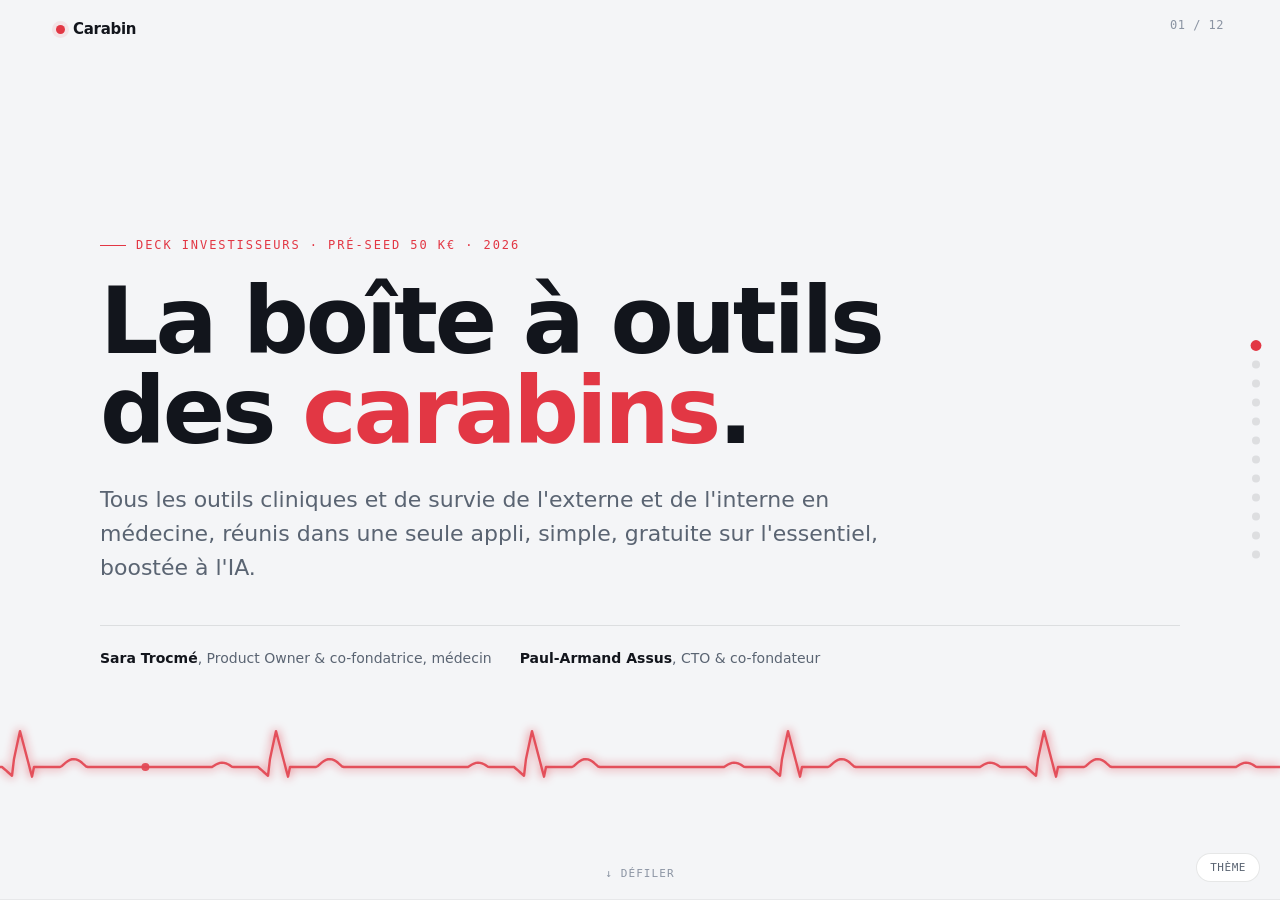
==== commit 03d068ca: "Deck : refonte de l'allocation des fonds et de la roadmap L'allocation ne correspondait plus au plan" ====
--- a/deck-carabin/index.html
+++ b/deck-carabin/index.html
@@ -419,26 +419,30 @@
       <div class="split">
         <div>
           <p class="kicker">La levée</p>
-          <h2>50 k€ pour 12 mois d'exécution.</h2>
-          <p class="lead">De trois prototypes à une app unique avec une base d'utilisateurs premium.
-            Un runway pensé pour atteindre les jalons qui débloquent la série suivante.</p>
+          <h2>50 k€ pour tenir la fenêtre de septembre.</h2>
+          <p class="lead">L'essentiel part sur le seul poste qu'on ne peut pas contourner :
+            <strong>six mois de temps médical à temps plein</strong>. Le CTO ne se rémunère pas —
+            la levée finance le contenu, pas les salaires.</p>
           <ul class="list" style="margin-top:26px">
             <li><span class="b">→</span><span class="t"><strong>App unifiée</strong> live (PWA offline-first)</span></li>
-            <li><span class="b">→</span><span class="t"><strong>Contenu clinique validé</strong> &amp; sourcé</span></li>
-            <li><span class="b">→</span><span class="t"><strong>IA carabin</strong> en production</span></li>
+            <li><span class="b">→</span><span class="t"><strong>Contenu clinique validé</strong>, sourcé et relu</span></li>
+            <li><span class="b g">→</span><span class="t"><strong>Lancement le 29 septembre</strong>, sur la fenêtre nationale des choix de stage</span></li>
             <li><span class="b g">→</span><span class="t"><strong>Premiers milliers</strong> d'utilisateurs actifs</span></li>
           </ul>
         </div>
         <div>
           <p class="cta-line" style="margin:0 0 6px">Allocation des fonds</p>
-          <div class="bar-row">
-            <div class="bar"><span class="cap">Produit &amp; IA</span><div class="track"><i style="width:40%"></i></div><span class="pct">40%</span></div>
-            <div class="bar"><span class="cap">Contenu médical &amp; validation</span><div class="track"><i style="width:25%; background:var(--good)"></i></div><span class="pct">25%</span></div>
-            <div class="bar"><span class="cap">Growth &amp; communauté</span><div class="track"><i style="width:20%"></i></div><span class="pct">20%</span></div>
-            <div class="bar"><span class="cap">Légal · RGPD · HDS · société</span><div class="track"><i style="width:15%; background:var(--good)"></i></div><span class="pct">15%</span></div>
+          <div class="bar-row" style="gap:13px; margin-top:22px">
+            <div class="bar"><span class="cap">Temps médical — 6 mois plein</span><div class="track"><i style="width:40%; background:var(--good)"></i></div><span class="pct">20 k€ · 40%</span></div>
+            <div class="bar"><span class="cap">Contenu &amp; relecture senior</span><div class="track"><i style="width:16%; background:var(--good)"></i></div><span class="pct">8 k€ · 16%</span></div>
+            <div class="bar"><span class="cap">Infrastructure, IA &amp; outils</span><div class="track"><i style="width:14%"></i></div><span class="pct">7 k€ · 14%</span></div>
+            <div class="bar"><span class="cap">Société, juridique, assurance</span><div class="track"><i style="width:10%"></i></div><span class="pct">5 k€ · 10%</span></div>
+            <div class="bar"><span class="cap">Lancement — tournée des amphis</span><div class="track"><i style="width:8%"></i></div><span class="pct">4 k€ · 8%</span></div>
+            <div class="bar"><span class="cap">Réserve</span><div class="track"><i style="width:12%; background:var(--line-2)"></i></div><span class="pct">6 k€ · 12%</span></div>
           </div>
-          <p style="margin-top:26px; font-size:14px; color:var(--muted)">Hébergement de santé (HDS) et conformité RGPD
-            intégrés dès le départ, non négociable sur de la donnée médicale.</p>
+          <p style="margin-top:24px; font-size:14px; color:var(--muted)">Pas de salaire côté technique, pas de bureaux,
+            pas de dépense marketing payante : <strong>56 % de la levée va directement au contenu médical</strong>,
+            le seul actif que l'équipe ne peut pas produire autrement.</p>
         </div>
       </div>
     </div>
@@ -447,13 +451,14 @@
   <!-- 11, ROADMAP -->
   <section class="slide" id="s11">
     <div class="wrap">
-      <p class="kicker g">Roadmap 12 mois</p>
-      <h2>Du MVP unifié à la traction premium.</h2>
+      <p class="kicker g">Roadmap</p>
+      <h2>Neuf semaines jusqu'au lancement, puis la traction.</h2>
       <ul class="list" style="margin-top:38px; gap:22px">
-        <li><span class="b">T1</span><span class="t"><strong>Unification</strong>, fusion des 4 briques dans l'app Carabin, design system, PWA offline. Beta fermée via les groupes FB.</span></li>
-        <li><span class="b">T2</span><span class="t"><strong>Contenu &amp; IA</strong>, 70+ scores, protocoles sourcés, IA clinique v1. Lancement public gratuit.</span></li>
-        <li><span class="b">T3</span><span class="t"><strong>Premium</strong>, abonnement, veille, flashcards SRS, sync. Boucle d'acquisition communautaire à plein régime.</span></li>
-        <li><span class="b g">T4</span><span class="t"><strong>B2B &amp; scale</strong>, premières licences facs/assos/CHU, métriques de rétention, préparation du tour suivant.</span></li>
+        <li><span class="b">AOÛT</span><span class="t"><strong>Fondations</strong>, société, comptes développeur, marque. Sara à temps plein sur le contenu médical. Unification des briques dans l'app.</span></li>
+        <li><span class="b">SEPT.</span><span class="t"><strong>Sprint de lancement</strong>, app v1 offline-first, beta éclair avec 15 à 30 internes, validation médicale finale, soumission aux stores le 14.</span></li>
+        <li><span class="b g">29 SEPT.</span><span class="t"><strong>Lancement</strong>, sur la fenêtre nationale des choix de stage — affiches et ambassadeurs dans les amphis du 22 septembre au 10 octobre.</span></li>
+        <li><span class="b">T4</span><span class="t"><strong>Premium</strong>, abonnement, veille, flashcards, sync. Boucle d'acquisition communautaire à plein régime.</span></li>
+        <li><span class="b g">2027</span><span class="t"><strong>B2B &amp; scale</strong>, premières licences facs et assos, métriques de rétention, préparation du tour suivant.</span></li>
       </ul>
       <canvas class="ecg" id="ecg3" aria-hidden="true"></canvas>
     </div>
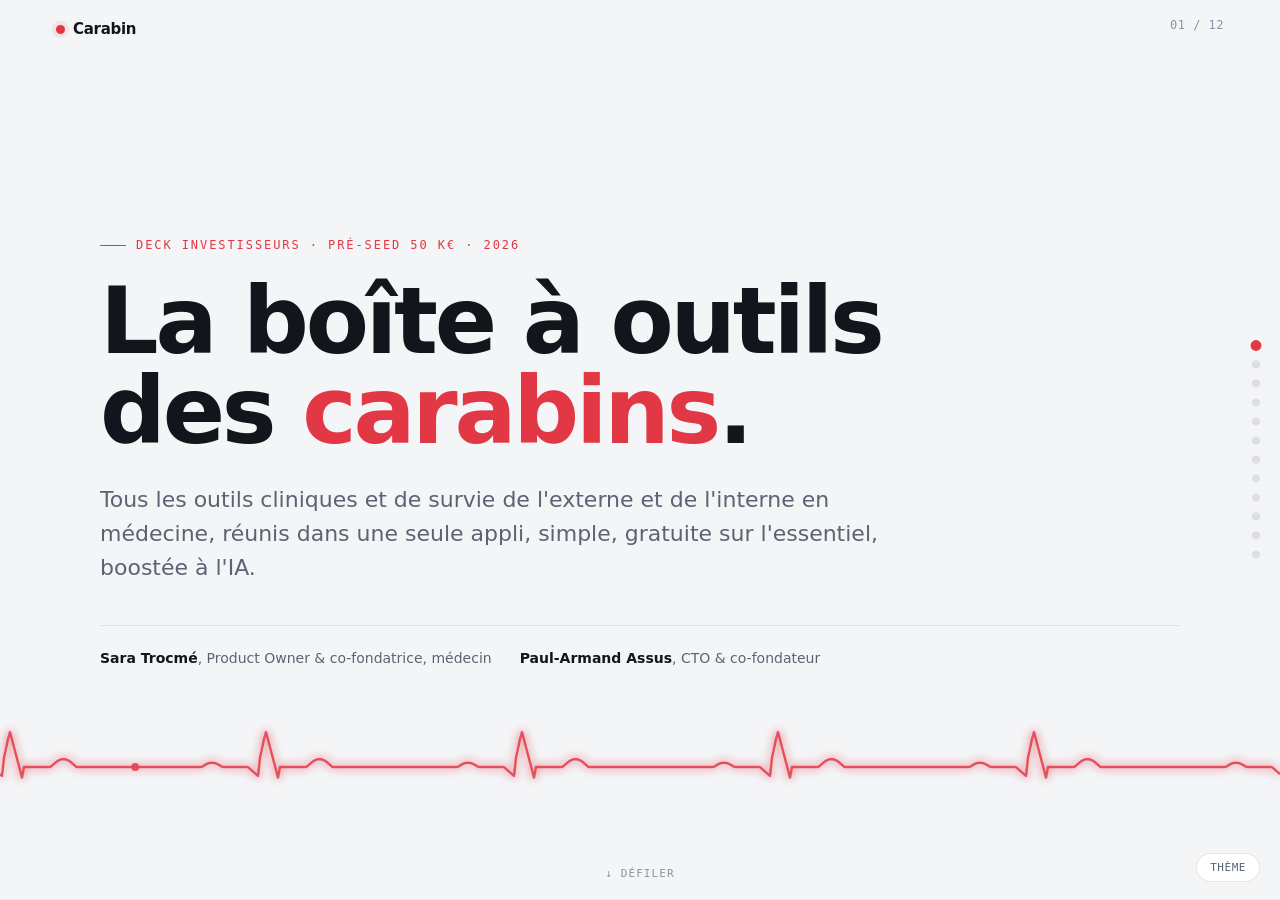
==== commit a43652e1: "3" ====
--- a/deck-carabin/index.html
+++ b/deck-carabin/index.html
@@ -470,7 +470,7 @@
       <p class="kicker">Rejoignez-nous</p>
       <h1>Révolutionner<br>les études de médecine.</h1>
       <p class="lead" style="margin-top:26px">Un marché prouvé, un produit déjà amorcé, une distribution imprenable
-        et un duo qui vit le problème. On lève <span class="em">50 k€</span> en pré-seed pour transformer 4 outils en <em>la</em> boîte à outils des carabins.</p>
+        et un duo qui vit le problème. On lève <span class="em">50 k€</span> en pré-seed pour transformer 3 outils en <em>la</em> boîte à outils des carabins.</p>
       <div class="foot">
         <span><b>Sara Trocmé</b> · Product Owner &amp; médecin</span>
         <span><b>Paul-Armand Assus</b> · CTO, paul-armand-assus (LinkedIn)</span>
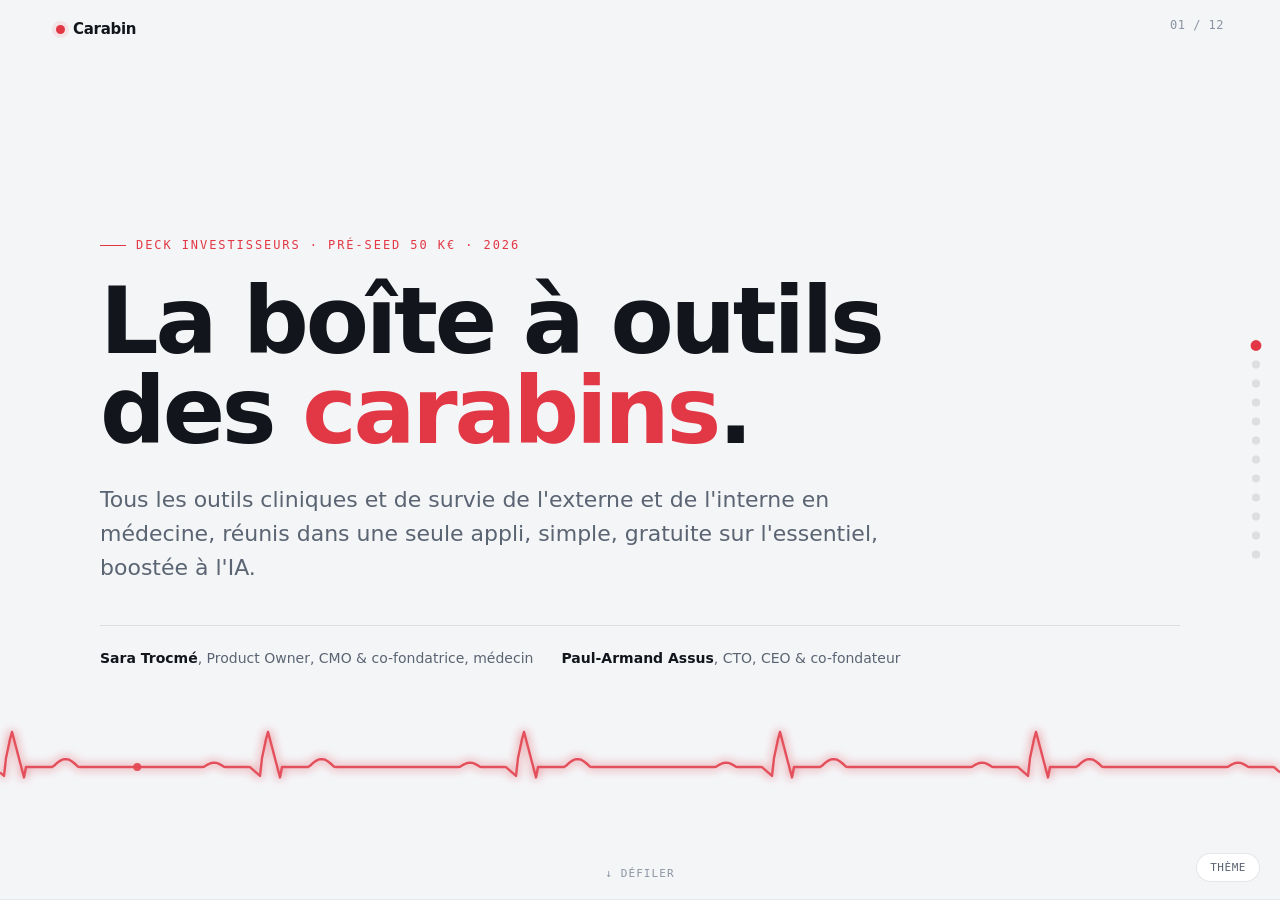
==== commit 847ec1b4: "slides upadte" ====
--- a/deck-carabin/index.html
+++ b/deck-carabin/index.html
@@ -221,8 +221,8 @@
       <p class="lead" style="margin-top:26px">Tous les outils cliniques et de survie de l'externe et de l'interne
         en médecine, réunis dans une seule appli, simple, gratuite sur l'essentiel, boostée à l'IA.</p>
       <div class="foot">
-        <span><b>Sara Trocmé</b>, Product Owner &amp; co-fondatrice, médecin</span>
-        <span><b>Paul-Armand Assus</b>, CTO &amp; co-fondateur</span>
+        <span><b>Sara Trocmé</b>, Product Owner, CMO &amp; co-fondatrice, médecin</span>
+        <span><b>Paul-Armand Assus</b>, CTO, CEO &amp; co-fondateur</span>
       </div>
     </div>
     <canvas class="hero-ecg" id="heroEcg" aria-hidden="true"></canvas>
@@ -472,8 +472,8 @@
       <p class="lead" style="margin-top:26px">Un marché prouvé, un produit déjà amorcé, une distribution imprenable
         et un duo qui vit le problème. On lève <span class="em">50 k€</span> en pré-seed pour transformer 3 outils en <em>la</em> boîte à outils des carabins.</p>
       <div class="foot">
-        <span><b>Sara Trocmé</b> · Product Owner &amp; médecin</span>
-        <span><b>Paul-Armand Assus</b> · CTO, paul-armand-assus (LinkedIn)</span>
+        <span><b>Sara Trocmé</b> · Product Owner, CMO &amp; médecin</span>
+        <span><b>Paul-Armand Assus</b> · CTO, CEO, paul-armand-assus (LinkedIn)</span>
         <span><b>sara.trocme.1@gmail.com</b></span>
       </div>
       <canvas class="ecg" id="ecg4" aria-hidden="true"></canvas>
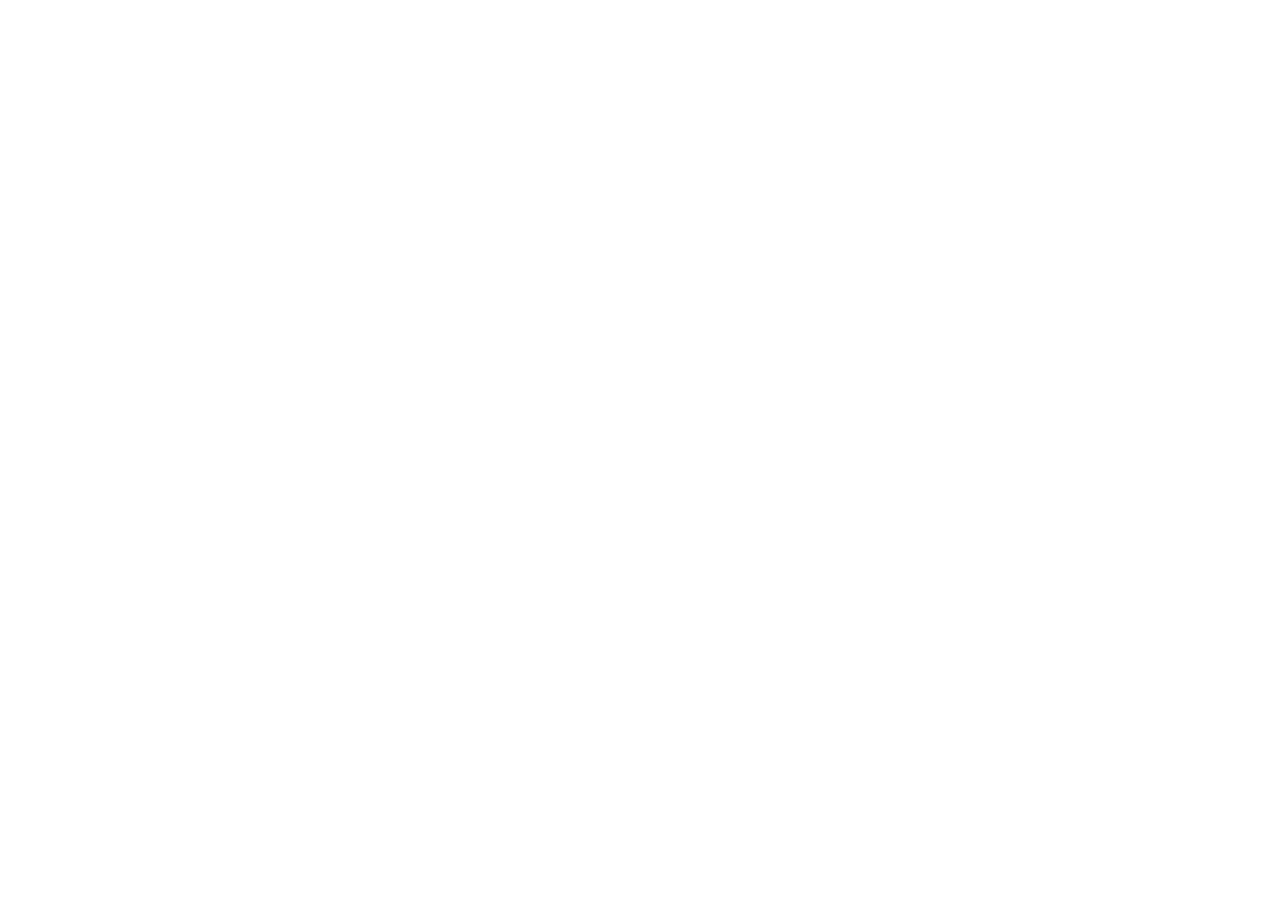
==== commit 2167d292: "Le deck Carabin part dans le monorepo Carabin, /deck-carabin redirige Le deck vit désormais dans Poi" ====
--- a/deck-carabin/index.html
+++ b/deck-carabin/index.html
@@ -1,632 +1,41 @@
 <!doctype html>
 <html lang="fr">
 <head>
-<meta charset="utf-8" />
-<meta name="viewport" content="width=device-width, initial-scale=1, viewport-fit=cover" />
-<meta name="description" content="Carabin, la boîte à outils des carabins. Deck pré-seed 50 k€ : SaaS d'outils cliniques et de survie pour les externes et internes en médecine." />
-<meta name="theme-color" content="#12151C" />
-<meta property="og:title" content="Carabin, la boîte à outils des carabins" />
-<meta property="og:description" content="Deck pré-seed 50 k€, SaaS d'outils pour externes et internes en médecine." />
-<meta property="og:type" content="website" />
-<link rel="icon" href="data:image/svg+xml,%3Csvg xmlns='http://www.w3.org/2000/svg' viewBox='0 0 100 100'%3E%3Ctext y='.9em' font-size='90'%3E%F0%9F%A9%BA%3C/text%3E%3C/svg%3E" />
-<title>Carabin, Deck investisseurs</title>
+<meta charset="utf-8">
+<meta name="viewport" content="width=device-width, initial-scale=1">
+<title>Le deck Carabin — a déménagé</title>
+<link rel="canonical" href="https://poilon.com/carabin/deck/">
+<meta name="robots" content="noindex, follow">
+<meta http-equiv="refresh" content="0; url=https://poilon.com/carabin/deck/">
 <style>
-  :root {
-    --bg: #F4F5F7;
-    --surface: #FFFFFF;
-    --surface-2: #FBFBFD;
-    --ink: #12151C;
-    --muted: #5A6472;
-    --faint: #8B94A3;
-    --line: rgba(18, 21, 28, 0.10);
-    --line-2: rgba(18, 21, 28, 0.06);
-    --accent: #E23744;        /* vital red, ECG / urgence */
-    --accent-ink: #B31F2B;
-    --accent-soft: rgba(226, 55, 68, 0.09);
-    --good: #0FA98E;          /* clinical teal, croissance / positif */
-    --good-soft: rgba(15, 169, 142, 0.10);
-    --shadow: 0 1px 2px rgba(18,21,28,.05), 0 6px 16px -10px rgba(18,21,28,.10);
-    --sans: system-ui, -apple-system, "Segoe UI", Roboto, Helvetica, Arial, sans-serif;
-    --mono: ui-monospace, "SF Mono", "JetBrains Mono", "Menlo", "Consolas", monospace;
+  :root { color-scheme: light dark; }
+  body {
+    background: #f9f9f7; color: #0b0b0b;
+    font: 16px/1.55 system-ui, -apple-system, "Segoe UI", sans-serif;
+    display: grid; place-content: center; min-height: 100svh;
+    margin: 0; padding: 24px; text-align: center;
   }
   @media (prefers-color-scheme: dark) {
-    :root {
-      --bg: #0B0E13;
-      --surface: #141922;
-      --surface-2: #10151D;
-      --ink: #ECEFF4;
-      --muted: #99A2B1;
-      --faint: #6B7482;
-      --line: rgba(255, 255, 255, 0.11);
-      --line-2: rgba(255, 255, 255, 0.06);
-      --accent: #FF5A63;
-      --accent-ink: #FF8189;
-      --accent-soft: rgba(255, 90, 99, 0.12);
-      --good: #2BD4B4;
-      --good-soft: rgba(43, 212, 180, 0.13);
-      --shadow: 0 1px 2px rgba(0,0,0,.35), 0 8px 22px -12px rgba(0,0,0,.5);
-    }
+    body { background: #0d0d0d; color: #fff; }
+    .sub { color: #c3c2b7; }
+    a { color: #3987e5; }
   }
-  :root[data-theme="light"] {
-    --bg: #F4F5F7; --surface: #FFFFFF; --surface-2: #FBFBFD; --ink: #12151C;
-    --muted: #5A6472; --faint: #8B94A3; --line: rgba(18,21,28,0.10); --line-2: rgba(18,21,28,0.06);
-    --accent: #E23744; --accent-ink: #B31F2B; --accent-soft: rgba(226,55,68,0.09);
-    --good: #0FA98E; --good-soft: rgba(15,169,142,0.10);
-    --shadow: 0 1px 2px rgba(18,21,28,.05), 0 6px 16px -10px rgba(18,21,28,.10);
-  }
-  :root[data-theme="dark"] {
-    --bg: #0B0E13; --surface: #141922; --surface-2: #10151D; --ink: #ECEFF4;
-    --muted: #99A2B1; --faint: #6B7482; --line: rgba(255,255,255,0.11); --line-2: rgba(255,255,255,0.06);
-    --accent: #FF5A63; --accent-ink: #FF8189; --accent-soft: rgba(255,90,99,0.12);
-    --good: #2BD4B4; --good-soft: rgba(43,212,180,0.13);
-    --shadow: 0 1px 2px rgba(0,0,0,.35), 0 8px 22px -12px rgba(0,0,0,.5);
-  }
-
-  * { box-sizing: border-box; }
-  html { scroll-behavior: smooth; }
-  @media (prefers-reduced-motion: reduce) { html { scroll-behavior: auto; } }
-  body {
-    margin: 0; background: var(--bg); color: var(--ink);
-    font-family: var(--sans); line-height: 1.55;
-    -webkit-font-smoothing: antialiased; text-rendering: optimizeLegibility;
-  }
-
-  /* ---- deck scaffold ---- */
-  .deck { scroll-snap-type: y mandatory; height: 100vh; overflow-y: scroll; scroll-behavior: smooth; }
-  @media (prefers-reduced-motion: reduce) { .deck { scroll-snap-type: none; scroll-behavior: auto; } }
-  .slide {
-    scroll-snap-align: start; scroll-snap-stop: always;
-    min-height: 100vh; width: 100%;
-    display: flex; flex-direction: column; justify-content: center;
-    padding: clamp(28px, 6vw, 96px);
-    position: relative; border-bottom: 1px solid var(--line-2);
-  }
-  .wrap { width: 100%; max-width: 1080px; margin: 0 auto; }
-
-  /* ---- top progress + counter ---- */
-  .topbar { position: fixed; top: 0; left: 0; right: 0; height: 3px; background: transparent; z-index: 60; }
-  .topbar > i { display: block; height: 100%; width: 0%; background: var(--accent); transition: width .25s ease; }
-  .brandmark {
-    position: fixed; top: 18px; left: clamp(20px, 5vw, 56px); z-index: 60;
-    font-weight: 800; letter-spacing: -.02em; font-size: 15px; display: flex; align-items: center; gap: 8px;
-    mix-blend-mode: normal;
-  }
-  .brandmark .dot { width: 9px; height: 9px; border-radius: 50%; background: var(--accent); box-shadow: 0 0 0 4px var(--accent-soft); }
-  .counter {
-    position: fixed; top: 16px; right: clamp(20px, 5vw, 56px); z-index: 60;
-    font-family: var(--mono); font-size: 12px; color: var(--faint); letter-spacing: .04em;
-    font-variant-numeric: tabular-nums;
-  }
-  .nav { position: fixed; right: 20px; top: 50%; transform: translateY(-50%); z-index: 60; display: flex; flex-direction: column; gap: 11px; }
-  .nav a { width: 8px; height: 8px; border-radius: 50%; background: var(--line); transition: all .2s; }
-  .nav a:hover { background: var(--muted); }
-  .nav a.on { background: var(--accent); transform: scale(1.35); }
-  @media (max-width: 720px) { .nav { display: none; } }
-
-  .theme-toggle {
-    position: fixed; bottom: 18px; right: 20px; z-index: 60;
-    font-family: var(--mono); font-size: 11px; letter-spacing: .05em; text-transform: uppercase;
-    color: var(--muted); background: var(--surface); border: 1px solid var(--line);
-    border-radius: 999px; padding: 7px 13px; cursor: pointer;
-  }
-  .theme-toggle:hover { color: var(--ink); border-color: var(--muted); }
-
-  /* ---- typography ---- */
-  .kicker {
-    font-family: var(--mono); font-size: 12px; letter-spacing: .16em; text-transform: uppercase;
-    color: var(--accent); display: inline-flex; align-items: center; gap: 10px; margin: 0 0 22px;
-  }
-  .kicker::before { content: ""; width: 26px; height: 1px; background: var(--accent); display: inline-block; }
-  .kicker.g { color: var(--good); } .kicker.g::before { background: var(--good); }
-  h1 { font-size: clamp(38px, 8vw, 92px); line-height: .98; letter-spacing: -.035em; font-weight: 850; margin: 0; text-wrap: balance; }
-  h2 { font-size: clamp(28px, 5vw, 52px); line-height: 1.03; letter-spacing: -.03em; font-weight: 800; margin: 0 0 20px; text-wrap: balance; }
-  .lead { font-size: clamp(17px, 2.3vw, 22px); color: var(--muted); max-width: 60ch; margin: 0; }
-  p { max-width: 62ch; }
-  strong { color: var(--ink); font-weight: 680; }
-  .em { color: var(--accent); font-weight: 700; }
-  .em-g { color: var(--good); font-weight: 700; }
-
-  /* ---- components ---- */
-  .grid { display: grid; gap: 22px; margin-top: 34px; }
-  .g2 { grid-template-columns: repeat(2, 1fr); }
-  .g3 { grid-template-columns: repeat(3, 1fr); }
-  .g4 { grid-template-columns: repeat(4, 1fr); }
-  @media (max-width: 860px) { .g3, .g4 { grid-template-columns: repeat(2, 1fr); } }
-  @media (max-width: 560px) { .g2, .g3, .g4 { grid-template-columns: 1fr; } }
-
-  .card {
-    background: var(--surface); border: 1px solid var(--line); border-radius: 16px;
-    padding: 22px; box-shadow: var(--shadow);
-  }
-  .card h3 { margin: 0 0 6px; font-size: 17px; letter-spacing: -.01em; }
-  .card p { margin: 0; font-size: 14.5px; color: var(--muted); }
-  .card .ic { font-family: var(--mono); font-size: 12px; color: var(--accent); margin-bottom: 12px; letter-spacing: .05em; }
-  .card.built { border-color: color-mix(in srgb, var(--good) 35%, var(--line)); }
-  .card.built .ic { color: var(--good); }
-
-  .tag {
-    display: inline-flex; align-items: center; gap: 6px; font-family: var(--mono); font-size: 11px;
-    letter-spacing: .05em; text-transform: uppercase; padding: 5px 10px; border-radius: 999px;
-    background: var(--good-soft); color: var(--good); border: 1px solid color-mix(in srgb, var(--good) 30%, transparent);
-  }
-
-  .stat { display: flex; flex-direction: column; gap: 4px; }
-  .stat .n { font-family: var(--mono); font-weight: 700; font-size: clamp(30px, 5vw, 46px); letter-spacing: -.02em; color: var(--ink); font-variant-numeric: tabular-nums; line-height: 1; }
-  .stat .n .u { font-size: .5em; color: var(--accent); }
-  .stat .l { font-size: 13.5px; color: var(--muted); }
-
-  .list { list-style: none; padding: 0; margin: 30px 0 0; display: grid; gap: 14px; }
-  .list li { display: grid; grid-template-columns: auto 1fr; gap: 14px; align-items: baseline; font-size: 16.5px; }
-  .list li .b { font-family: var(--mono); font-size: 12px; color: var(--accent); padding-top: 3px; }
-  .list li .b.g { color: var(--good); }
-  .list li span.t { color: var(--muted); } .list li span.t strong { color: var(--ink); }
-
-  .split { display: grid; grid-template-columns: 1.05fr .95fr; gap: clamp(28px, 5vw, 64px); align-items: center; }
-  @media (max-width: 820px) { .split { grid-template-columns: 1fr; } }
-
-  .bar-row { display: grid; grid-template-columns: 1fr; gap: 16px; margin-top: 32px; }
-  .bar { display: grid; grid-template-columns: 170px 1fr auto; align-items: center; gap: 16px; }
-  @media (max-width: 620px) { .bar { grid-template-columns: 110px 1fr auto; } }
-  .bar .cap { font-size: 14.5px; }
-  .bar .track { height: 10px; background: var(--line-2); border-radius: 999px; overflow: hidden; }
-  .bar .track > i { display: block; height: 100%; border-radius: 999px; background: var(--accent); }
-  .bar .pct { font-family: var(--mono); font-size: 13px; color: var(--muted); font-variant-numeric: tabular-nums; }
-
-  .people { display: grid; grid-template-columns: 1fr 1fr; gap: 20px; margin-top: 34px; }
-  @media (max-width: 720px) { .people { grid-template-columns: 1fr; } }
-  .person { background: var(--surface); border: 1px solid var(--line); border-radius: 18px; padding: 26px; box-shadow: var(--shadow); }
-  .person .head { display: flex; align-items: center; gap: 16px; margin-bottom: 18px; }
-  .person .av { width: 64px; height: 64px; flex: none; border-radius: 50%; display: grid; place-items: center; font-family: var(--mono); font-weight: 700; font-size: 20px; }
-  .person .av.p { background: var(--accent-soft); color: var(--accent); }
-  .person .av.s { background: var(--good-soft); color: var(--good); }
-  .person .pic { width: 64px; height: 64px; flex: none; border-radius: 50%; object-fit: cover; object-position: center 22%; background: var(--surface-2); box-shadow: 0 0 0 3px var(--good-soft); }
-  .person .pic.p { box-shadow: 0 0 0 3px var(--accent-soft); }
-  .person .head h3 { margin: 0; }
-  .person h3 { margin: 0; font-size: 20px; letter-spacing: -.01em; }
-  .person .role { font-family: var(--mono); font-size: 12px; color: var(--muted); letter-spacing: .04em; margin: 3px 0 14px; text-transform: uppercase; }
-  .person p { margin: 0; font-size: 14.5px; color: var(--muted); }
-
-  .ecg { width: 100%; height: 90px; display: block; margin-top: 40px; }
-  .hero-ecg { position: absolute; left: 0; right: 0; bottom: 8%; height: 120px; width: 100%; opacity: .9; pointer-events: none; }
-
-  .foot { margin-top: 40px; padding-top: 22px; border-top: 1px solid var(--line); display: flex; gap: 28px; flex-wrap: wrap; font-size: 14px; color: var(--muted); }
-  .foot b { color: var(--ink); font-weight: 650; }
-
-  .cta-line { font-family: var(--mono); font-size: 13px; color: var(--faint); letter-spacing: .04em; }
-  .hint { position: fixed; bottom: 18px; left: 50%; transform: translateX(-50%); z-index: 55; font-family: var(--mono); font-size: 11px; letter-spacing: .1em; text-transform: uppercase; color: var(--faint); animation: bob 2.4s ease-in-out infinite; }
-  @keyframes bob { 0%,100% { transform: translateX(-50%) translateY(0); } 50% { transform: translateX(-50%) translateY(5px); } }
-  @media (prefers-reduced-motion: reduce) { .hint { animation: none; } }
-  @media (max-width: 720px) { .hint { display: none; } }
-
-  .quote { font-size: clamp(22px, 3.6vw, 34px); line-height: 1.25; letter-spacing: -.02em; font-weight: 600; text-wrap: balance; max-width: 20ch; }
+  h1 { font-size: 21px; margin: 0 0 8px; }
+  .sub { color: #52514e; font-size: 15px; max-width: 34em; margin: 0 auto 18px; }
+  a { color: #2a78d6; font-weight: 600; }
 </style>
 </head>
 <body>
+  <h1>Le deck Carabin a déménagé</h1>
+  <p class="sub">Cet outil fait maintenant partie de Carabin, la boîte à outils des
+  carabins. Redirection en cours…</p>
+  <p><a id="go" href="https://poilon.com/carabin/deck/">poilon.com/carabin/deck →</a></p>
+<script>
+  // Conserve l'ancre et les paramètres du lien d'origine.
+  var target = "https://poilon.com/carabin/deck/".replace(/\/$/, "/") + location.search + location.hash;
+  document.getElementById("go").href = target;
 
-
-<div class="topbar"><i id="prog"></i></div>
-<div class="brandmark"><span class="dot"></span>Carabin</div>
-<div class="counter"><span id="cur">01</span> / 12</div>
-<nav class="nav" id="dots"></nav>
-<button class="theme-toggle" id="tt">Thème</button>
-<div class="hint" id="hint">↓ défiler</div>
-
-<main class="deck" id="deck">
-
-  <!-- 01, COVER -->
-  <section class="slide" id="s1">
-    <div class="wrap">
-      <p class="kicker">Deck investisseurs · Pré-seed 50 k€ · 2026</p>
-      <h1>La boîte à outils<br>des <span class="em">carabins</span>.</h1>
-      <p class="lead" style="margin-top:26px">Tous les outils cliniques et de survie de l'externe et de l'interne
-        en médecine, réunis dans une seule appli, simple, gratuite sur l'essentiel, boostée à l'IA.</p>
-      <div class="foot">
-        <span><b>Sara Trocmé</b>, Product Owner, CMO &amp; co-fondatrice, médecin</span>
-        <span><b>Paul-Armand Assus</b>, CTO, CEO &amp; co-fondateur</span>
-      </div>
-    </div>
-    <canvas class="hero-ecg" id="heroEcg" aria-hidden="true"></canvas>
-  </section>
-
-  <!-- 02, PROBLÈME -->
-  <section class="slide" id="s2">
-    <div class="wrap">
-      <p class="kicker">Le problème</p>
-      <h2>Faire médecine, c'est dur.<br>Les outils, éparpillés et chers.</h2>
-      <p class="lead">Un externe/interne jongle entre une appli pour les scores, un PDF pour les protocoles,
-        un tableur pour le salaire de garde, et Google pour le reste. Rien n'est pensé pour <em>lui</em>, en formation.</p>
-      <div class="grid g3">
-        <div class="card"><div class="ic">01</div><h3>Charge écrasante</h3><p>Des milliers d'items à maîtriser, en garde, sans temps ni réseau fiable.</p></div>
-        <div class="card"><div class="ic">02</div><h3>Outils dispersés</h3><p>Scores, protocoles, doses, planning, paie de garde : une appli différente à chaque fois.</p></div>
-        <div class="card"><div class="ic">03</div><h3>Pensé « médecin installé »</h3><p>Les solutions existantes visent le praticien, pas l'étudiant : trop riches, trop chères, trop lentes.</p></div>
-      </div>
-    </div>
-  </section>
-
-  <!-- 03, SOLUTION -->
-  <section class="slide" id="s3">
-    <div class="wrap">
-      <div class="split">
-        <div>
-          <p class="kicker g">La solution</p>
-          <h2>Une appli. Tout ce dont un carabin a besoin.</h2>
-          <p class="lead">Carabin réunit scores, protocoles, anatomie 3D, et outils de vie d'interne
-            dans une application offline-first. <strong>Gratuite et utile dès la première seconde</strong>, premium pour aller plus loin.</p>
-          <ul class="list">
-            <li><span class="b g">→</span><span class="t"><strong>Simple</strong> : 2 taps pour un résultat, zéro friction, utilisable en garde.</span></li>
-            <li><span class="b g">→</span><span class="t"><strong>Accessible</strong> : gratuit sur l'essentiel, ~4,99 €/mois en premium.</span></li>
-            <li><span class="b g">→</span><span class="t"><strong>Distribué de l'intérieur</strong> : par une médecin, dans les communautés de carabins.</span></li>
-          </ul>
-        </div>
-        <div class="grid" style="margin-top:0; gap:14px">
-          <div class="card built"><span class="tag">✓ déjà codé</span><h3 style="margin-top:14px">Clinique</h3><p>70+ scores, protocoles, arbres décisionnels, interactions.</p></div>
-          <div class="card"><div class="ic">◆</div><h3>IA carabin</h3><p>Veille de littérature scientifique et de sorties de nouvelles recommandations</p></div>
-          <div class="card built"><span class="tag">✓ déjà codé</span><h3 style="margin-top:14px">Vie d'interne</h3><p>Calculateur de salaire</p></div>
-          <div class="card"><div class="ic">◆</div><h3>Vie d'interne</h3><p>Planning, remplacements &amp; intérim.</p></div>
-        </div>
-      </div>
-    </div>
-  </section>
-
-  <!-- 04, DÉJÀ CONSTRUIT / TRACTION -->
-  <section class="slide" id="s4">
-    <div class="wrap">
-      <p class="kicker g">Traction, on ne part pas de zéro</p>
-      <h2>3 outils déjà livrés. On lève pour les unifier.</h2>
-      <p class="lead">Le risque produit est largement dérisqué : les briques existent, elles tournent.
-        La levée sert à les fusionner en une app, brancher l'IA, et scaler la distribution.</p>
-      <div class="grid g4">
-        <div class="card built"><div class="ic">✓ live</div><h3>Corps humain 3D</h3><p><span class="em-g">2 234</span> structures, 11 systèmes, cliquables (Three.js).</p></div>
-        <div class="card built"><div class="ic">✓ live</div><h3>Toolbox clinique</h3><p>Scores cliniques, protocoles, arbres décisionnels (Next.js).</p></div>
-        <div class="card built"><div class="ic">✓ live</div><h3>Calculateur de salaire</h3><p>Simulateur de salaire d'interne en médecine</p></div>
-      </div>
-      <canvas class="ecg" id="ecg2" aria-hidden="true"></canvas>
-    </div>
-  </section>
-
-  <!-- 05, MARCHÉ -->
-  <section class="slide" id="s5">
-    <div class="wrap">
-      <p class="kicker">Le marché</p>
-      <h2>Une génération entière de futurs médecins.</h2>
-      <div class="grid g3" style="margin-top:38px">
-        <div class="stat"><div class="n">~90<span class="u">k</span></div><div class="l">étudiants en médecine en France (externes + internes)</div></div>
-        <div class="stat"><div class="n">~11<span class="u">k</span></div><div class="l">nouveaux internes chaque année (renouvellement continu)</div></div>
-        <div class="stat"><div class="n">1<span class="u">/2</span></div><div class="l">médecin français utilise déjà une appli clinique au quotidien</div></div>
-      </div>
-      <p style="margin-top:36px; color:var(--muted); max-width:64ch">Un marché <strong>récurrent par construction</strong> : chaque année, une nouvelle
-        promo entre en 2ᵉ année puis en internat. On capte l'utilisateur tôt, gratuitement, et on le garde
-        jusqu'à l'installation. </p>
-    </div>
-  </section>
-
-  <!-- 06, LE MOAT / DISTRIBUTION -->
-  <section class="slide" id="s6">
-    <div class="wrap">
-      <div class="split">
-        <div>
-          <p class="kicker">Notre avantage injuste</p>
-          <h2>On est déjà là où sont les carabins.</h2>
-          <p class="lead"><strong>Sara est médecin et modératrice de plusieurs groupes Facebook de médecins</strong>,
-            un accès direct, crédible et gratuit à des dizaines de milliers d'externes et d'internes.</p>
-          <ul class="list">
-            <li><span class="b">→</span><span class="t"><strong>CAC quasi nul</strong> : distribution native, pas de pub froide.</span></li>
-            <li><span class="b">→</span><span class="t"><strong>Boucle produit</strong> : la communauté réclame un outil → on le code → on le repartage.</span></li>
-            <li><span class="b">→</span><span class="t"><strong>Confiance</strong> : recommandé par une des leurs, pas par un annonceur.</span></li>
-          </ul>
-        </div>
-        <div>
-          <div class="card" style="background:var(--surface-2)">
-            <p class="cta-line" style="margin:0 0 14px">Le tunnel</p>
-            <ul class="list" style="margin:0; gap:18px">
-              <li><span class="b">01</span><span class="t"><strong>Groupes FB</strong>, présence quotidienne, entraide, partage d'outils.</span></li>
-              <li><span class="b">02</span><span class="t"><strong>Outil gratuit viral</strong>, le calculateur de garde, l'atlas 3D.</span></li>
-              <li><span class="b">03</span><span class="t"><strong>App Carabin</strong>, l'utilisateur adopte l'écosystème.</span></li>
-              <li><span class="b g">04</span><span class="t"><strong>Premium</strong>, IA, veille, offline, sync.</span></li>
-            </ul>
-          </div>
-        </div>
-      </div>
-    </div>
-  </section>
-
-  <!-- 07, BUSINESS MODEL -->
-  <section class="slide" id="s7">
-    <div class="wrap">
-      <p class="kicker g">Business model</p>
-      <h2>Freemium généreux, premium abordable, B2B.</h2>
-      <div class="grid g3">
-        <div class="card"><div class="ic">Gratuit</div><h3>0 €</h3><p>Algorithme de prise en charge de l'ACR, scores, calculateur de salaire, anatomie de base. Le crochet viral, sans mur ni inscription.</p></div>
-        <div class="card" style="border-color:color-mix(in srgb, var(--accent) 40%, var(--line))"><div class="ic">Premium</div><h3>4,99 €<span style="font-size:14px;color:var(--muted)"> /mois</span></h3><p>IA illimitée, veille perso, mode hors-ligne, fiches &amp; flashcards, synchro.</p></div>
-        <div class="card"><div class="ic">B2B</div><h3>Licences</h3><p>Facs, assos de carabins, services hospitaliers (internes d'un CHU). Revenu par volume.</p></div>
-      </div>
-      <div class="grid g3" style="margin-top:26px">
-        <div class="stat"><div class="n">5<span class="u">k</span></div><div class="l">abonnés premium ciblés (~5 % des internes)</div></div>
-        <div class="stat"><div class="n">~300<span class="u">k€</span></div><div class="l">ARR à cet objectif, sans compter le B2B</div></div>
-        <div class="stat"><div class="n">18–24<span class="u">m</span></div><div class="l">horizon visé pour l'atteindre</div></div>
-      </div>
-    </div>
-  </section>
-
-  <!-- 08, POSITIONNEMENT -->
-  <section class="slide" id="s8">
-    <div class="wrap">
-      <p class="kicker">Positionnement</p>
-      <h2>Une appli simple et accessible, pensée pour les études.</h2>
-      <div class="grid g3" style="margin-top:34px">
-        <div class="card built">
-          <div class="ic">Simple</div>
-          <ul class="list" style="margin-top:6px; gap:10px">
-            <li><span class="b g">·</span><span class="t"><strong>2 taps</strong> pour un résultat, rien à paramétrer</span></li>
-            <li><span class="b g">·</span><span class="t">Offline-first, <strong>utilisable en garde</strong>, sans réseau</span></li>
-          </ul>
-        </div>
-        <div class="card built">
-          <div class="ic">Accessible</div>
-          <ul class="list" style="margin-top:6px; gap:10px">
-            <li><span class="b g">·</span><span class="t"><strong>Gratuit</strong> sur l'essentiel, sans inscription</span></li>
-            <li><span class="b g">·</span><span class="t">Premium à <strong>~4,99 €/mois</strong>, au budget d'un étudiant</span></li>
-          </ul>
-        </div>
-        <div class="card built">
-          <div class="ic">Pensée pour eux</div>
-          <ul class="list" style="margin-top:6px; gap:10px">
-            <li><span class="b g">·</span><span class="t">Le <strong>quotidien externe/interne</strong>, pas celui du cabinet</span></li>
-            <li><span class="b g">·</span><span class="t">Distribution <strong>communautaire</strong>, de l'intérieur</span></li>
-          </ul>
-        </div>
-      </div>
-    </div>
-  </section>
-
-  <!-- 09, ÉQUIPE -->
-  <section class="slide" id="s9">
-    <div class="wrap">
-      <p class="kicker">L'équipe</p>
-      <h2>Une médecin de terrain, un builder tech.</h2>
-      <p class="lead">Le duo idéal pour ce marché : quelqu'un qui vit le problème et détient la distribution,
-        quelqu'un qui shippe vite et bien.</p>
-      <div class="people">
-        <div class="person">
-          <div class="head">
-            <img class="pic" id="picSara" src="[data-uri]" alt="Sara Trocmé" />
-            <div>
-              <h3>Sara Trocmé</h3>
-              <div class="role">Product Owner, CMO, &amp; co-fondatrice</div>
-            </div>
-          </div>
-          <p>Médecin en dernière année de thèse, <strong>disponible à 100 % pendant 6 mois</strong> pour le projet.
-            Voix clinique du produit et <strong>modératrice de groupes Facebook de médecins</strong>, la distribution.</p>
-        </div>
-        <div class="person">
-          <div class="head">
-            <img class="pic p" id="picPaul" src="[data-uri]" alt="Paul-Armand Assus" />
-            <div>
-              <h3>Paul-Armand Assus</h3>
-              <div class="role">CTO, CEO &amp; co-fondateur</div>
-            </div>
-          </div>
-          <p>Ingénieur EPITA. CTO &amp; co-fondateur de <strong>ComptaCrypto</strong> (SaaS de fiscalité crypto).
-            Builder produit prolifique, full-stack, IA, infrastructure. A déjà codé les 3 briques de Carabin.</p>
-        </div>
-      </div>
-    </div>
-  </section>
-
-  <!-- 10, L'ASK / USE OF FUNDS -->
-  <section class="slide" id="s10">
-    <div class="wrap">
-      <div class="split">
-        <div>
-          <p class="kicker">La levée</p>
-          <h2>50 k€ pour tenir la fenêtre de septembre.</h2>
-          <p class="lead">L'essentiel part sur le seul poste qu'on ne peut pas contourner :
-            <strong>six mois de temps médical à temps plein</strong>. Le CTO ne se rémunère pas —
-            la levée finance le contenu, pas les salaires.</p>
-          <ul class="list" style="margin-top:26px">
-            <li><span class="b">→</span><span class="t"><strong>App unifiée</strong> live (PWA offline-first)</span></li>
-            <li><span class="b">→</span><span class="t"><strong>Contenu clinique validé</strong>, sourcé et relu</span></li>
-            <li><span class="b g">→</span><span class="t"><strong>Lancement le 29 septembre</strong>, sur la fenêtre nationale des choix de stage</span></li>
-            <li><span class="b g">→</span><span class="t"><strong>Premiers milliers</strong> d'utilisateurs actifs</span></li>
-          </ul>
-        </div>
-        <div>
-          <p class="cta-line" style="margin:0 0 6px">Allocation des fonds</p>
-          <div class="bar-row" style="gap:13px; margin-top:22px">
-            <div class="bar"><span class="cap">Temps médical — 6 mois plein</span><div class="track"><i style="width:40%; background:var(--good)"></i></div><span class="pct">20 k€ · 40%</span></div>
-            <div class="bar"><span class="cap">Contenu &amp; relecture senior</span><div class="track"><i style="width:16%; background:var(--good)"></i></div><span class="pct">8 k€ · 16%</span></div>
-            <div class="bar"><span class="cap">Infrastructure, IA &amp; outils</span><div class="track"><i style="width:14%"></i></div><span class="pct">7 k€ · 14%</span></div>
-            <div class="bar"><span class="cap">Société, juridique, assurance</span><div class="track"><i style="width:10%"></i></div><span class="pct">5 k€ · 10%</span></div>
-            <div class="bar"><span class="cap">Lancement — tournée des amphis</span><div class="track"><i style="width:8%"></i></div><span class="pct">4 k€ · 8%</span></div>
-            <div class="bar"><span class="cap">Réserve</span><div class="track"><i style="width:12%; background:var(--line-2)"></i></div><span class="pct">6 k€ · 12%</span></div>
-          </div>
-          <p style="margin-top:24px; font-size:14px; color:var(--muted)">Pas de salaire côté technique, pas de bureaux,
-            pas de dépense marketing payante : <strong>56 % de la levée va directement au contenu médical</strong>,
-            le seul actif que l'équipe ne peut pas produire autrement.</p>
-        </div>
-      </div>
-    </div>
-  </section>
-
-  <!-- 11, ROADMAP -->
-  <section class="slide" id="s11">
-    <div class="wrap">
-      <p class="kicker g">Roadmap</p>
-      <h2>Neuf semaines jusqu'au lancement, puis la traction.</h2>
-      <ul class="list" style="margin-top:38px; gap:22px">
-        <li><span class="b">AOÛT</span><span class="t"><strong>Fondations</strong>, société, comptes développeur, marque. Sara à temps plein sur le contenu médical. Unification des briques dans l'app.</span></li>
-        <li><span class="b">SEPT.</span><span class="t"><strong>Sprint de lancement</strong>, app v1 offline-first, beta éclair avec 15 à 30 internes, validation médicale finale, soumission aux stores le 14.</span></li>
-        <li><span class="b g">29 SEPT.</span><span class="t"><strong>Lancement</strong>, sur la fenêtre nationale des choix de stage — affiches et ambassadeurs dans les amphis du 22 septembre au 10 octobre.</span></li>
-        <li><span class="b">T4</span><span class="t"><strong>Premium</strong>, abonnement, veille, flashcards, sync. Boucle d'acquisition communautaire à plein régime.</span></li>
-        <li><span class="b g">2027</span><span class="t"><strong>B2B &amp; scale</strong>, premières licences facs et assos, métriques de rétention, préparation du tour suivant.</span></li>
-      </ul>
-      <canvas class="ecg" id="ecg3" aria-hidden="true"></canvas>
-    </div>
-  </section>
-
-  <!-- 12, CLOSE -->
-  <section class="slide" id="s12">
-    <div class="wrap">
-      <p class="kicker">Rejoignez-nous</p>
-      <h1>Révolutionner<br>les études de médecine.</h1>
-      <p class="lead" style="margin-top:26px">Un marché prouvé, un produit déjà amorcé, une distribution imprenable
-        et un duo qui vit le problème. On lève <span class="em">50 k€</span> en pré-seed pour transformer 3 outils en <em>la</em> boîte à outils des carabins.</p>
-      <div class="foot">
-        <span><b>Sara Trocmé</b> · Product Owner, CMO &amp; médecin</span>
-        <span><b>Paul-Armand Assus</b> · CTO, CEO, paul-armand-assus (LinkedIn)</span>
-        <span><b>sara.trocme.1@gmail.com</b></span>
-      </div>
-      <canvas class="ecg" id="ecg4" aria-hidden="true"></canvas>
-    </div>
-  </section>
-
-</main>
-
-<script>
-(function () {
-  var slides = Array.prototype.slice.call(document.querySelectorAll('.slide'));
-  var deck = document.getElementById('deck');
-  var prog = document.getElementById('prog');
-  var cur = document.getElementById('cur');
-  var dotsWrap = document.getElementById('dots');
-  var hint = document.getElementById('hint');
-
-  // build nav dots
-  slides.forEach(function (s, i) {
-    var a = document.createElement('a');
-    a.href = '#' + s.id; a.setAttribute('aria-label', 'Slide ' + (i + 1));
-    dotsWrap.appendChild(a);
-  });
-  var dots = Array.prototype.slice.call(dotsWrap.children);
-
-  function pad(n) { return (n < 10 ? '0' : '') + n; }
-
-  var io = new IntersectionObserver(function (entries) {
-    entries.forEach(function (e) {
-      if (e.isIntersecting) {
-        var i = slides.indexOf(e.target);
-        dots.forEach(function (d, j) { d.classList.toggle('on', j === i); });
-        cur.textContent = pad(i + 1);
-        if (i > 0 && hint) hint.style.display = 'none';
-      }
-    });
-  }, { threshold: 0.5 });
-  slides.forEach(function (s) { io.observe(s); });
-
-  deck.addEventListener('scroll', function () {
-    var max = deck.scrollHeight - deck.clientHeight;
-    prog.style.width = (max > 0 ? (deck.scrollTop / max) * 100 : 0) + '%';
-  }, { passive: true });
-
-  // keyboard
-  window.addEventListener('keydown', function (e) {
-    var idx = dots.findIndex(function (d) { return d.classList.contains('on'); });
-    if (e.key === 'ArrowDown' || e.key === 'PageDown' || e.key === ' ') {
-      if (idx < slides.length - 1) { e.preventDefault(); slides[idx + 1].scrollIntoView(); }
-    } else if (e.key === 'ArrowUp' || e.key === 'PageUp') {
-      if (idx > 0) { e.preventDefault(); slides[idx - 1].scrollIntoView(); }
-    }
-  });
-
-  // theme toggle
-  var tt = document.getElementById('tt');
-  tt.addEventListener('click', function () {
-    var root = document.documentElement;
-    var isDark = getComputedStyle(root).getPropertyValue('--bg').trim().indexOf('#0B') === 0
-      || root.getAttribute('data-theme') === 'dark';
-    root.setAttribute('data-theme', isDark ? 'light' : 'dark');
-    drawAll();
-  });
-
-  // ---- ECG canvas ----
-  var reduce = window.matchMedia('(prefers-reduced-motion: reduce)').matches;
-
-  function ecgPath(t) {
-    // returns y offset [-1..1] for a normalized x in [0..1], with a PQRST-ish spike
-    // t is animation phase 0..1
-    return function (x) {
-      var p = (x - t + 1) % 1;            // scrolling
-      var seg = (p * 5) % 1;              // 5 beats across
-      var beat = Math.floor(p * 5);
-      // baseline wander tiny
-      var y = 0;
-      // place a spike near seg ~0.5
-      var d = seg - 0.5;
-      if (Math.abs(d) < 0.06) {
-        // QRS complex
-        if (d < -0.02) y = (d + 0.06) / 0.04 * -0.25;      // Q dip
-        else if (d < 0.01) y = (d + 0.02) / 0.03 * 1.0;    // R up
-        else y = 1.0 - (d - 0.01) / 0.05 * 1.35;           // S down
-      } else if (Math.abs(seg - 0.72) < 0.05) {
-        y = Math.cos((seg - 0.72) / 0.05 * Math.PI / 2) * 0.22; // T wave
-      } else if (Math.abs(seg - 0.30) < 0.04) {
-        y = Math.cos((seg - 0.30) / 0.04 * Math.PI / 2) * 0.12; // P wave
-      }
-      return y;
-    };
-  }
-
-  var canvases = [];
-  function reg(id, opts) {
-    var c = document.getElementById(id);
-    if (c) canvases.push({ c: c, opts: opts || {} });
-  }
-  reg('heroEcg', { big: true });
-  reg('ecg2', {}); reg('ecg3', {}); reg('ecg4', {});
-
-  function accent() {
-    return getComputedStyle(document.documentElement).getPropertyValue('--accent').trim() || '#E23744';
-  }
-
-  function drawStatic(entry) {
-    var c = entry.c, dpr = Math.min(window.devicePixelRatio || 1, 2);
-    var w = c.clientWidth, h = c.clientHeight;
-    if (!w || !h) return;
-    c.width = w * dpr; c.height = h * dpr;
-    var ctx = c.getContext('2d'); ctx.setTransform(dpr, 0, 0, dpr, 0, 0);
-    ctx.clearRect(0, 0, w, h);
-    var f = ecgPath(0.5), mid = h / 2, amp = h * 0.34;
-    ctx.beginPath();
-    for (var x = 0; x <= w; x += 2) { var y = mid - f(x / w) * amp; x === 0 ? ctx.moveTo(x, y) : ctx.lineTo(x, y); }
-    ctx.strokeStyle = accent(); ctx.lineWidth = 2; ctx.lineJoin = 'round'; ctx.globalAlpha = .85; ctx.stroke();
-  }
-
-  var phase = 0, raf = null;
-  function frame() {
-    phase = (phase + 0.0016) % 1;
-    var col = accent();
-    canvases.forEach(function (entry) {
-      var c = entry.c, dpr = Math.min(window.devicePixelRatio || 1, 2);
-      var w = c.clientWidth, h = c.clientHeight;
-      if (!w || !h) return;
-      if (c.width !== w * dpr) { c.width = w * dpr; c.height = h * dpr; }
-      var ctx = c.getContext('2d'); ctx.setTransform(dpr, 0, 0, dpr, 0, 0);
-      ctx.clearRect(0, 0, w, h);
-      var f = ecgPath(phase), mid = h / 2, amp = h * (entry.opts.big ? 0.30 : 0.34);
-      // trailing glow
-      ctx.beginPath();
-      for (var x = 0; x <= w; x += 2) { var y = mid - f(x / w) * amp; x === 0 ? ctx.moveTo(x, y) : ctx.lineTo(x, y); }
-      ctx.strokeStyle = col; ctx.lineWidth = entry.opts.big ? 2.4 : 2; ctx.lineJoin = 'round';
-      ctx.shadowColor = col; ctx.shadowBlur = 10; ctx.globalAlpha = .95; ctx.stroke();
-      ctx.shadowBlur = 0;
-      // moving dot at leading edge (x where p==0 -> x = t)
-      var lx = phase * w, ly = mid - f(phase) * amp;
-      ctx.beginPath(); ctx.arc(lx, ly, entry.opts.big ? 4 : 3, 0, Math.PI * 2);
-      ctx.fillStyle = col; ctx.fill();
-    });
-    raf = requestAnimationFrame(frame);
-  }
-
-  function drawAll() {
-    if (reduce) { canvases.forEach(drawStatic); }
-  }
-
-  window.addEventListener('resize', function () { if (reduce) drawAll(); });
-
-  if (reduce) { drawAll(); }
-  else { raf = requestAnimationFrame(frame); }
-})();
+  location.replace(target);
 </script>
-
 </body>
 </html>
